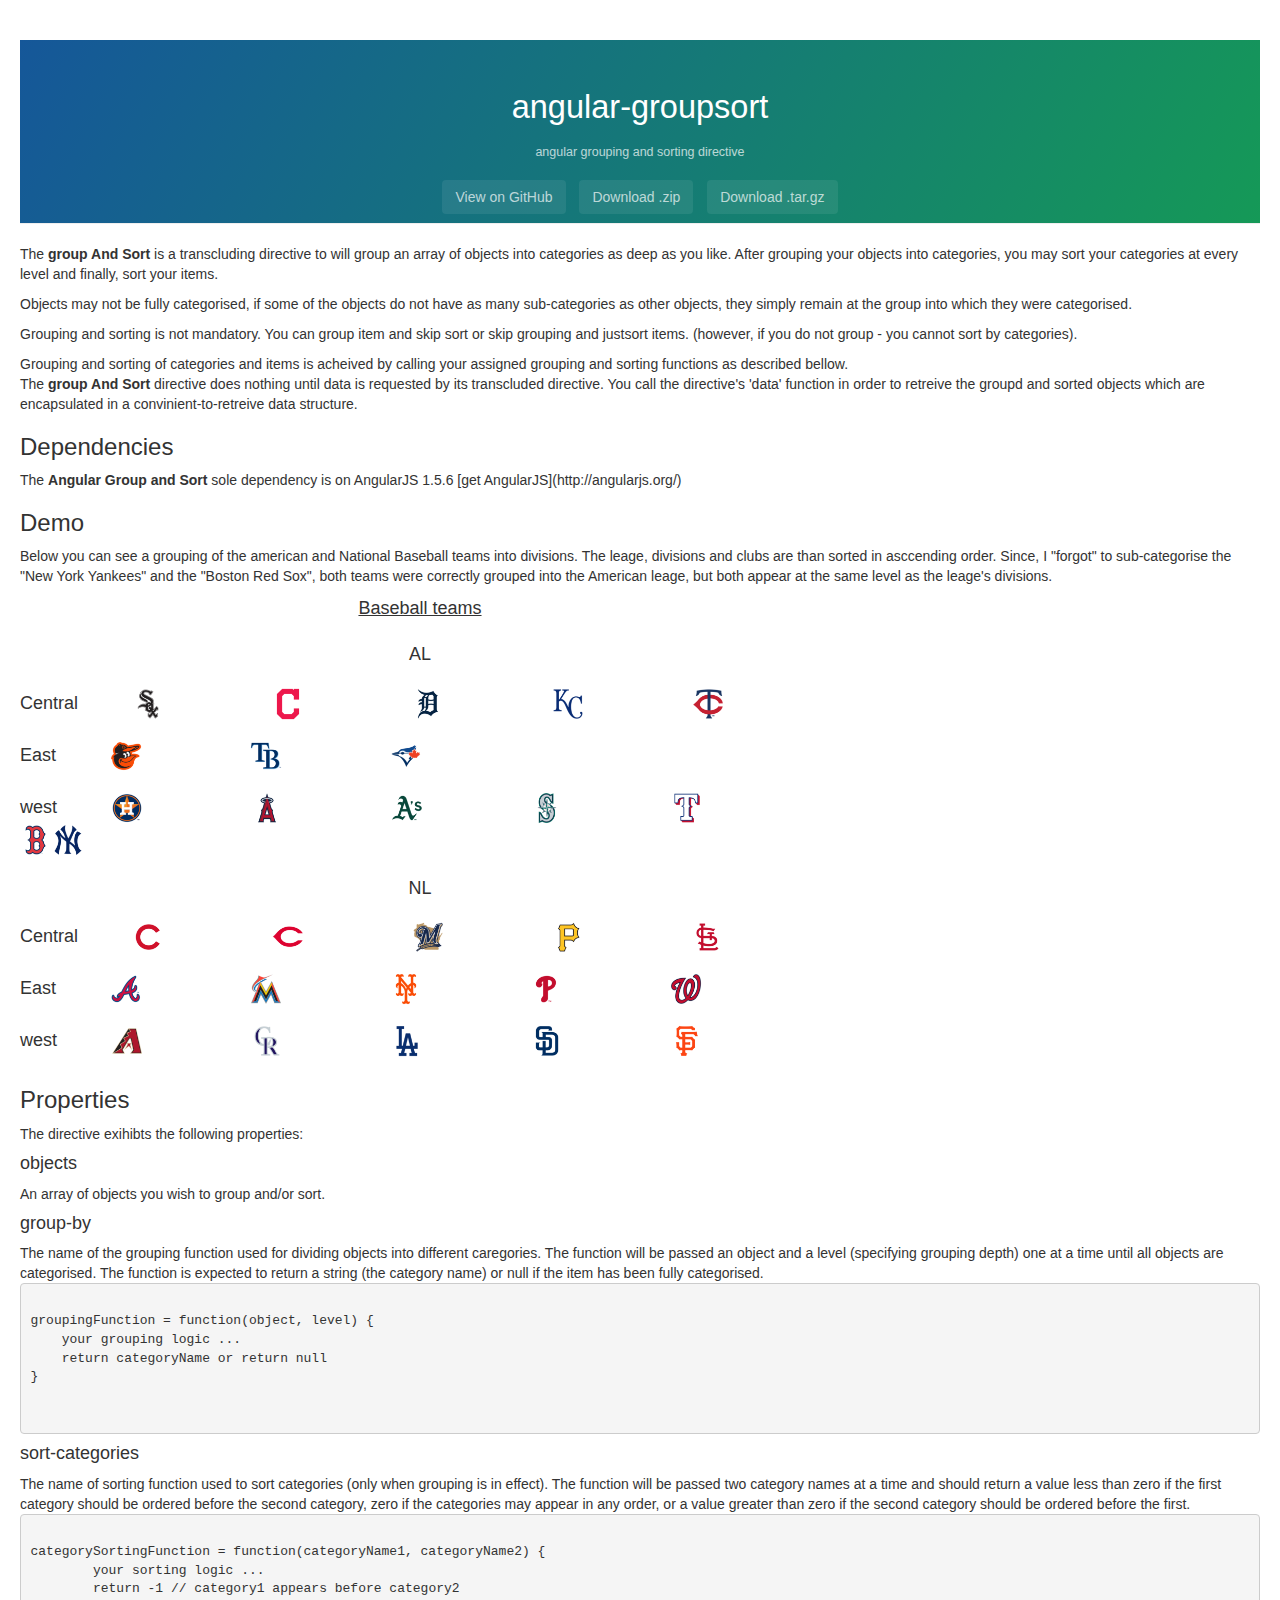
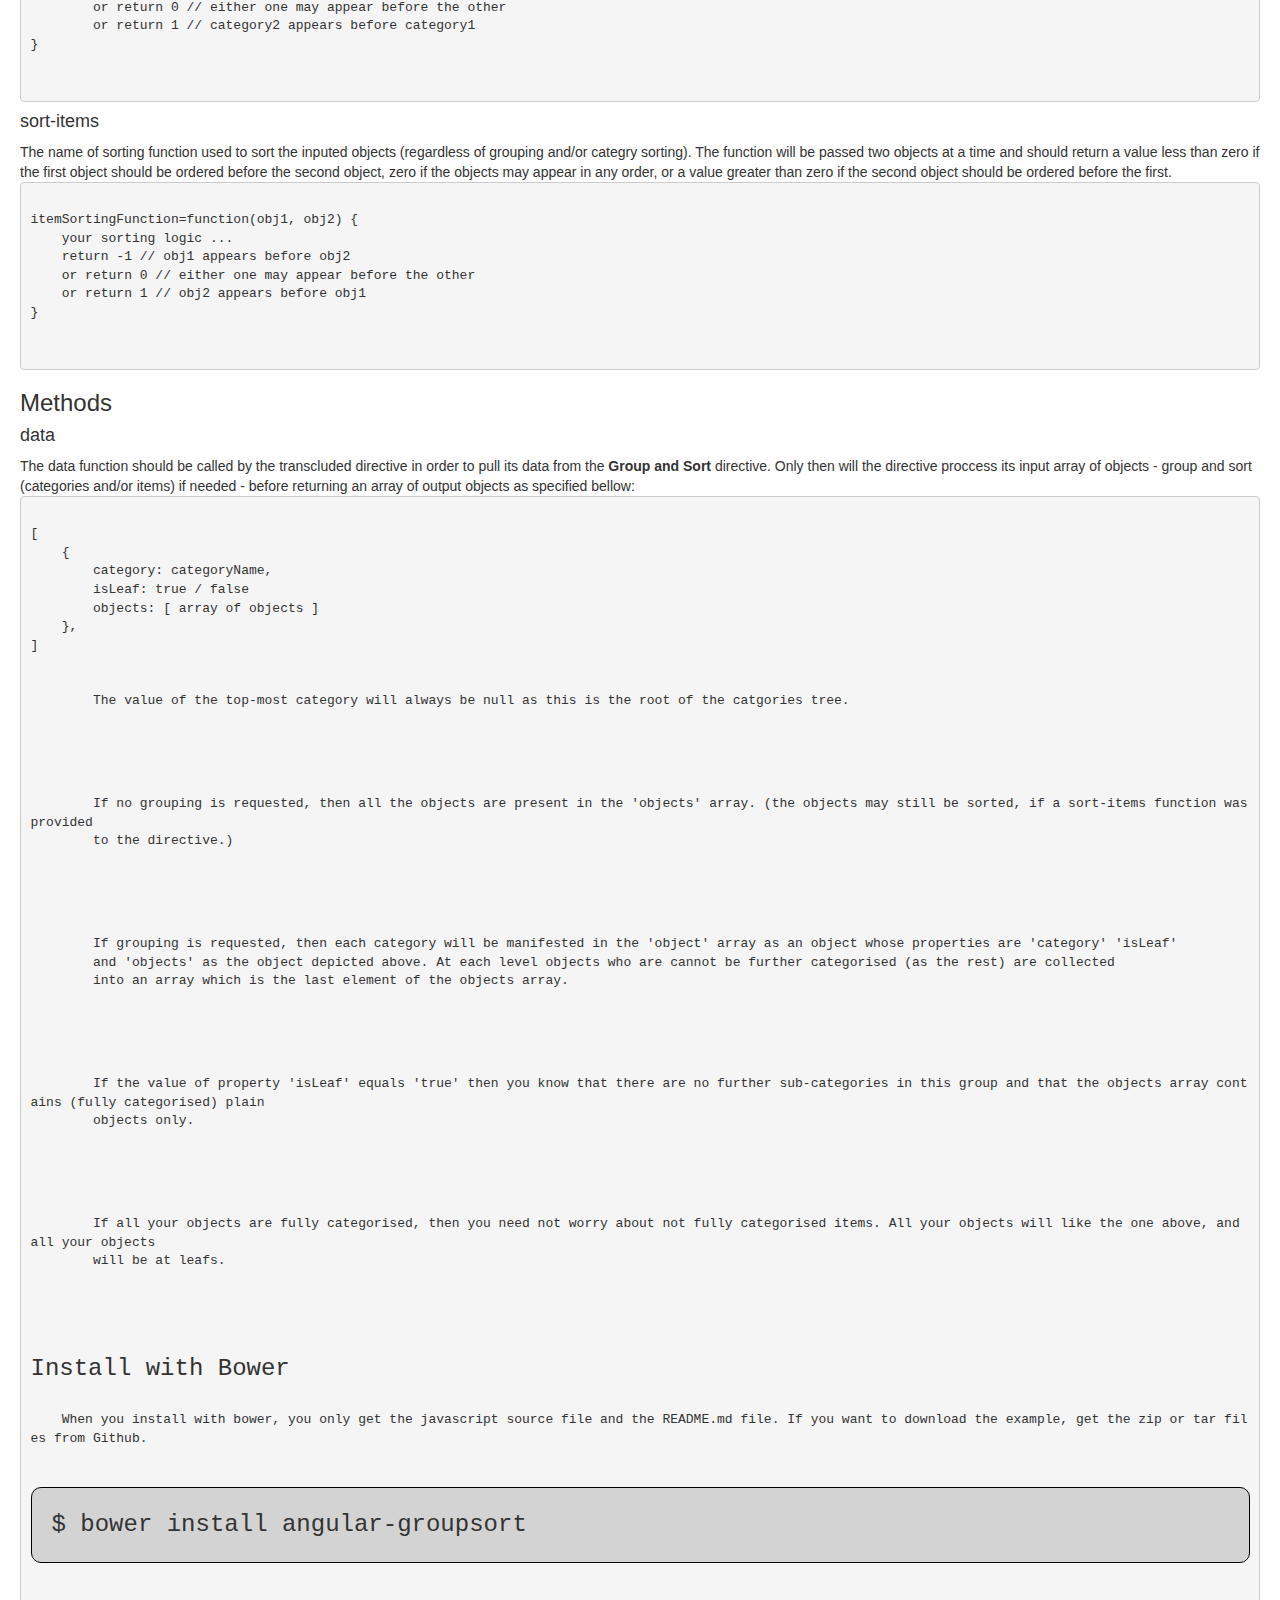
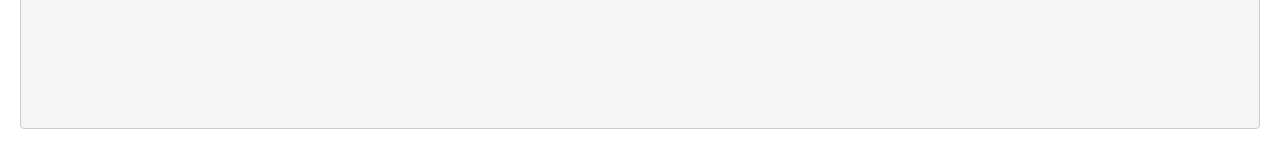
==== index.html @ 0abb359b "updates" ====
<!DOCTYPE html>
<html lang="en-us">
  <head>
    <meta charset="UTF-8">
    <title>angular-groupsort by yuval oren</title>
    <meta name="viewport" content="width=device-width, initial-scale=1">
    
    <link rel="stylesheet" type="text/css" href="stylesheets/normalize.css" media="screen">
    <link href='https://fonts.googleapis.com/css?family=Open+Sans:400,700' rel='stylesheet' type='text/css'>
    <link rel="stylesheet" type="text/css" href="stylesheets/stylesheet.css" media="screen">
    <link rel="stylesheet" type="text/css" href="stylesheets/github-light.css" media="screen">
  
    <link href="css/bootstrap.css" rel="stylesheet" />
    <link href="css/app.css" rel="stylesheet" />

    <script src="angular.js"></script>
    <script src="angular-groupsort.js"></script>
    <script src="groupingDirective.js"></script>
    <script src="groupSortExample.js"></script>

  </head>
  <body ng-app="groupExample">
    <section class="page-header">
      <h1 class="project-name">angular-groupsort</h1>
      <h2 class="project-tagline">angular grouping and sorting directive</h2>
  
      <a href="https://github.com/yuvaloren6/angular-revive" class="btn">View on GitHub</a>
      <a href="https://github.com/yuvaloren6/angular-revive/zipball/master" class="btn">Download .zip</a>
      <a href="https://github.com/yuvaloren6/angular-revive/tarball/master" class="btn">Download .tar.gz</a>
    </section>
    <p>
        The <b>group And Sort</b> is a transcluding directive to will group an array of objects into categories as deep as you like.
        After grouping your objects into categories, you may sort your categories at every level and finally, sort your items.
    </p>
    <p>
        Objects may not be fully categorised, if some of the objects do not have as many sub-categories as other objects, they simply remain at the
        group into which they were categorised.
    </p>
    <p>
        Grouping and sorting is not mandatory. You can group item and skip sort or skip grouping and justsort items. (however, if you do not group -
        you cannot sort by categories).
    </p>
    Grouping and sorting of categories and items is acheived by calling your assigned grouping and sorting functions as described bellow.
    <p>
        The <b>group And Sort</b> directive does nothing until data is requested by its transcluded directive. You call the directive's 'data'
        function in order to retreive the groupd and sorted objects which are encapsulated in a convinient-to-retreive data structure.
    </p>
    <h3>Dependencies</h3>
    The <b>Angular Group and Sort</b> sole dependency is on AngularJS 1.5.6 [get AngularJS](http://angularjs.org/)
    <h3>Demo</h3>
    Below you can see a grouping of the american and National Baseball teams into divisions. The leage, divisions and clubs are than sorted in
    asccending order. Since, I "forgot" to sub-categorise the "New York Yankees" and the "Boston Red Sox", both teams were correctly grouped into
    the American leage, but both appear at the same level as the leage's divisions.
    <div = ng-controller="exampleCtrl">
    <div group-sort objects="objects" group-by="groupBy" sort-categories="sortCategories" sort-items="sortItems">
        <grouping-tree></grouping-tree>
    </div>
    </div>
    <h3 style="margin-top:30px">Properties</h3>
    The directive exihibts the following properties:
    <h4>objects</h4>
    An array of objects you wish to group and/or sort.
    <h4>group-by</h4>
    The name of the grouping function used for dividing objects into different caregories. The function will be passed an object and a level
    (specifying grouping depth) one at a time until all objects are categorised. The function is expected to return a string (the category name) or
    null if the item has been fully categorised.
    <pre>
    <code>
groupingFunction = function(object, level) {
    your grouping logic ...
    return categoryName or return null
}
        </code>
    </pre>
    <h4>sort-categories</h4>
    The name of sorting function used to sort categories (only when grouping is in effect). The function will be passed two category names at a
    time and should return a value less than zero if the first category should be ordered before the second category, zero if the
    categories may appear in any order, or a value greater than zero if the second category should be ordered before the first.
    <pre>
    <code>
categorySortingFunction = function(categoryName1, categoryName2) {
	your sorting logic ...
	return -1 // category1 appears before category2
	or return 0 // either one may appear before the other
	or return 1 // category2 appears before category1
}
        </code>
    </pre>
    <h4>sort-items</h4>
    The name of sorting function used to sort the inputed objects (regardless of grouping and/or categry sorting). The function will be passed
    two objects at a time and should return a value less than zero if the first object should be ordered before the second object,
    zero if the objects may appear in any order, or a value greater than zero if the second object should be ordered before the first.
    <pre>
    <code>
itemSortingFunction=function(obj1, obj2) {
    your sorting logic ...
    return -1 // obj1 appears before obj2
    or return 0 // either one may appear before the other
    or return 1 // obj2 appears before obj1
}
        </code>
    </pre>
    <h3>Methods</h3>
    <h4>data</h4>
    The data function should be called by the transcluded directive in order to pull its data from the <b>Group and Sort</b> directive. Only then will the directive
    proccess its input array of objects - group and sort (categories and/or items) if needed - before returning an array of output objects as specified bellow:
    <pre>
        <code>
[
    {
        category: categoryName,
        isLeaf: true / false
        objects: [ array of objects ]
    },
]
    <p>
        The value of the top-most category will always be null as this is the root of the catgories tree.
    </p>
    <p>
        If no grouping is requested, then all the objects are present in the 'objects' array. (the objects may still be sorted, if a sort-items function was provided
        to the directive.)
    </p>
    <p>
        If grouping is requested, then each category will be manifested in the 'object' array as an object whose properties are 'category' 'isLeaf'
        and 'objects' as the object depicted above. At each level objects who are cannot be further categorised (as the rest) are collected
        into an array which is the last element of the objects array.
    </p>
    <p>
        If the value of property 'isLeaf' equals 'true' then you know that there are no further sub-categories in this group and that the objects array contains (fully categorised) plain
        objects only.
    </p>
    <p>
        If all your objects are fully categorised, then you need not worry about not fully categorised items. All your objects will like the one above, and all your objects
        will be at leafs.
    </p>
    <h3>Install with Bower</h3>
    When you install with bower, you only get the javascript source file and the README.md file. If you want to download the example, get the zip or tar files from Github.
    <div class="bowerInstall">$ bower install angular-groupsort</div>
</body>
</html>
---- stylesheets/stylesheet.css ----
* {
  box-sizing: border-box; }

body {
  padding: 0;
  margin: 0;
  font-family: "Open Sans", "Helvetica Neue", Helvetica, Arial, sans-serif;
  font-size: 16px;
  line-height: 1.5;
  color: #606c71; }

a {
  color: #1e6bb8;
  text-decoration: none; }
  a:hover {
    text-decoration: underline; }

.btn {
  display: inline-block;
  margin-bottom: 1rem;
  color: rgba(255, 255, 255, 0.7);
  background-color: rgba(255, 255, 255, 0.08);
  border-color: rgba(255, 255, 255, 0.2);
  border-style: solid;
  border-width: 1px;
  border-radius: 0.3rem;
  transition: color 0.2s, background-color 0.2s, border-color 0.2s; }
  .btn + .btn {
    margin-left: 1rem; }

.btn:hover {
  color: rgba(255, 255, 255, 0.8);
  text-decoration: none;
  background-color: rgba(255, 255, 255, 0.2);
  border-color: rgba(255, 255, 255, 0.3); }

@media screen and (min-width: 64em) {
  .btn {
    padding: 0.75rem 1rem; } }

@media screen and (min-width: 42em) and (max-width: 64em) {
  .btn {
    padding: 0.6rem 0.9rem;
    font-size: 0.9rem; } }

@media screen and (max-width: 42em) {
  .btn {
    display: block;
    width: 100%;
    padding: 0.75rem;
    font-size: 0.9rem; }
    .btn + .btn {
      margin-top: 1rem;
      margin-left: 0; } }

.page-header {
  color: #fff;
  text-align: center;
  background-color: #159957;
  background-image: linear-gradient(120deg, #155799, #159957); }

@media screen and (min-width: 64em) {
  .page-header {
    padding: 5rem 6rem; } }

@media screen and (min-width: 42em) and (max-width: 64em) {
  .page-header {
    padding: 3rem 4rem; } }

@media screen and (max-width: 42em) {
  .page-header {
    padding: 2rem 1rem; } }

.project-name {
  margin-top: 0;
  margin-bottom: 0.1rem; }

@media screen and (min-width: 64em) {
  .project-name {
    font-size: 3.25rem; } }

@media screen and (min-width: 42em) and (max-width: 64em) {
  .project-name {
    font-size: 2.25rem; } }

@media screen and (max-width: 42em) {
  .project-name {
    font-size: 1.75rem; } }

.project-tagline {
  margin-bottom: 2rem;
  font-weight: normal;
  opacity: 0.7; }

@media screen and (min-width: 64em) {
  .project-tagline {
    font-size: 1.25rem; } }

@media screen and (min-width: 42em) and (max-width: 64em) {
  .project-tagline {
    font-size: 1.15rem; } }

@media screen and (max-width: 42em) {
  .project-tagline {
    font-size: 1rem; } }

.main-content :first-child {
  margin-top: 0; }
.main-content img {
  max-width: 100%; }
.main-content h1, .main-content h2, .main-content h3, .main-content h4, .main-content h5, .main-content h6 {
  margin-top: 2rem;
  margin-bottom: 1rem;
  font-weight: normal;
  color: #159957; }
.main-content p {
  margin-bottom: 1em; }
.main-content code {
  padding: 2px 4px;
  font-family: Consolas, "Liberation Mono", Menlo, Courier, monospace;
  font-size: 0.9rem;
  color: #383e41;
  background-color: #f3f6fa;
  border-radius: 0.3rem; }
.main-content pre {
  padding: 0.8rem;
  margin-top: 0;
  margin-bottom: 1rem;
  font: 1rem Consolas, "Liberation Mono", Menlo, Courier, monospace;
  color: #567482;
  word-wrap: normal;
  background-color: #f3f6fa;
  border: solid 1px #dce6f0;
  border-radius: 0.3rem; }
  .main-content pre > code {
    padding: 0;
    margin: 0;
    font-size: 0.9rem;
    color: #567482;
    word-break: normal;
    white-space: pre;
    background: transparent;
    border: 0; }
.main-content .highlight {
  margin-bottom: 1rem; }
  .main-content .highlight pre {
    margin-bottom: 0;
    word-break: normal; }
.main-content .highlight pre, .main-content pre {
  padding: 0.8rem;
  overflow: auto;
  font-size: 0.9rem;
  line-height: 1.45;
  border-radius: 0.3rem; }
.main-content pre code, .main-content pre tt {
  display: inline;
  max-width: initial;
  padding: 0;
  margin: 0;
  overflow: initial;
  line-height: inherit;
  word-wrap: normal;
  background-color: transparent;
  border: 0; }
  .main-content pre code:before, .main-content pre code:after, .main-content pre tt:before, .main-content pre tt:after {
    content: normal; }
.main-content ul, .main-content ol {
  margin-top: 0; }
.main-content blockquote {
  padding: 0 1rem;
  margin-left: 0;
  color: #819198;
  border-left: 0.3rem solid #dce6f0; }
  .main-content blockquote > :first-child {
    margin-top: 0; }
  .main-content blockquote > :last-child {
    margin-bottom: 0; }
.main-content table {
  display: block;
  width: 100%;
  overflow: auto;
  word-break: normal;
  word-break: keep-all; }
  .main-content table th {
    font-weight: bold; }
  .main-content table th, .main-content table td {
    padding: 0.5rem 1rem;
    border: 1px solid #e9ebec; }
.main-content dl {
  padding: 0; }
  .main-content dl dt {
    padding: 0;
    margin-top: 1rem;
    font-size: 1rem;
    font-weight: bold; }
  .main-content dl dd {
    padding: 0;
    margin-bottom: 1rem; }
.main-content hr {
  height: 2px;
  padding: 0;
  margin: 1rem 0;
  background-color: #eff0f1;
  border: 0; }

@media screen and (min-width: 64em) {
  .main-content {
    max-width: 64rem;
    padding: 2rem 6rem;
    margin: 0 auto;
    font-size: 1.1rem; } }

@media screen and (min-width: 42em) and (max-width: 64em) {
  .main-content {
    padding: 2rem 4rem;
    font-size: 1.1rem; } }

@media screen and (max-width: 42em) {
  .main-content {
    padding: 2rem 1rem;
    font-size: 1rem; } }

.site-footer {
  padding-top: 2rem;
  margin-top: 2rem;
  border-top: solid 1px #eff0f1; }

.site-footer-owner {
  display: block;
  font-weight: bold; }

.site-footer-credits {
  color: #819198; }

@media screen and (min-width: 64em) {
  .site-footer {
    font-size: 1rem; } }

@media screen and (min-width: 42em) and (max-width: 64em) {
  .site-footer {
    font-size: 1rem; } }

@media screen and (max-width: 42em) {
  .site-footer {
    font-size: 0.9rem; } }
---- stylesheets/github-light.css ----
/*
The MIT License (MIT)

Copyright (c) 2016 GitHub, Inc.

Permission is hereby granted, free of charge, to any person obtaining a copy
of this software and associated documentation files (the "Software"), to deal
in the Software without restriction, including without limitation the rights
to use, copy, modify, merge, publish, distribute, sublicense, and/or sell
copies of the Software, and to permit persons to whom the Software is
furnished to do so, subject to the following conditions:

The above copyright notice and this permission notice shall be included in all
copies or substantial portions of the Software.

THE SOFTWARE IS PROVIDED "AS IS", WITHOUT WARRANTY OF ANY KIND, EXPRESS OR
IMPLIED, INCLUDING BUT NOT LIMITED TO THE WARRANTIES OF MERCHANTABILITY,
FITNESS FOR A PARTICULAR PURPOSE AND NONINFRINGEMENT. IN NO EVENT SHALL THE
AUTHORS OR COPYRIGHT HOLDERS BE LIABLE FOR ANY CLAIM, DAMAGES OR OTHER
LIABILITY, WHETHER IN AN ACTION OF CONTRACT, TORT OR OTHERWISE, ARISING FROM,
OUT OF OR IN CONNECTION WITH THE SOFTWARE OR THE USE OR OTHER DEALINGS IN THE
SOFTWARE.

*/

.pl-c /* comment */ {
  color: #969896;
}

.pl-c1 /* constant, variable.other.constant, support, meta.property-name, support.constant, support.variable, meta.module-reference, markup.raw, meta.diff.header */,
.pl-s .pl-v /* string variable */ {
  color: #0086b3;
}

.pl-e /* entity */,
.pl-en /* entity.name */ {
  color: #795da3;
}

.pl-smi /* variable.parameter.function, storage.modifier.package, storage.modifier.import, storage.type.java, variable.other */,
.pl-s .pl-s1 /* string source */ {
  color: #333;
}

.pl-ent /* entity.name.tag */ {
  color: #63a35c;
}

.pl-k /* keyword, storage, storage.type */ {
  color: #a71d5d;
}

.pl-s /* string */,
.pl-pds /* punctuation.definition.string, string.regexp.character-class */,
.pl-s .pl-pse .pl-s1 /* string punctuation.section.embedded source */,
.pl-sr /* string.regexp */,
.pl-sr .pl-cce /* string.regexp constant.character.escape */,
.pl-sr .pl-sre /* string.regexp source.ruby.embedded */,
.pl-sr .pl-sra /* string.regexp string.regexp.arbitrary-repitition */ {
  color: #183691;
}

.pl-v /* variable */ {
  color: #ed6a43;
}

.pl-id /* invalid.deprecated */ {
  color: #b52a1d;
}

.pl-ii /* invalid.illegal */ {
  color: #f8f8f8;
  background-color: #b52a1d;
}

.pl-sr .pl-cce /* string.regexp constant.character.escape */ {
  font-weight: bold;
  color: #63a35c;
}

.pl-ml /* markup.list */ {
  color: #693a17;
}

.pl-mh /* markup.heading */,
.pl-mh .pl-en /* markup.heading entity.name */,
.pl-ms /* meta.separator */ {
  font-weight: bold;
  color: #1d3e81;
}

.pl-mq /* markup.quote */ {
  color: #008080;
}

.pl-mi /* markup.italic */ {
  font-style: italic;
  color: #333;
}

.pl-mb /* markup.bold */ {
  font-weight: bold;
  color: #333;
}

.pl-md /* markup.deleted, meta.diff.header.from-file */ {
  color: #bd2c00;
  background-color: #ffecec;
}

.pl-mi1 /* markup.inserted, meta.diff.header.to-file */ {
  color: #55a532;
  background-color: #eaffea;
}

.pl-mdr /* meta.diff.range */ {
  font-weight: bold;
  color: #795da3;
}

.pl-mo /* meta.output */ {
  color: #1d3e81;
}
---- css/app.css ----
﻿.category {
    width: auto;
    height:auto;
    position: relative;
    text-align:left;
    display: inline-block;
}

.categoryName {
    min-width: 140px;
    display:inline-block;
    text-align:center;
}

.title {
    width:800px;
    text-align: center; 
    text-decoration: underline;
    margin-top: 10px;
    font-size: large;
}

.bowerInstall {
    border: 1px solid black;
    border-radius: 10px;
    background-color: lightgray;
    margin-top:20px;
    margin-bottom: 100px;
    padding: 20px;
    font-size: x-large;
    min-width: 400px;
}

body {
    margin: 20px;
}
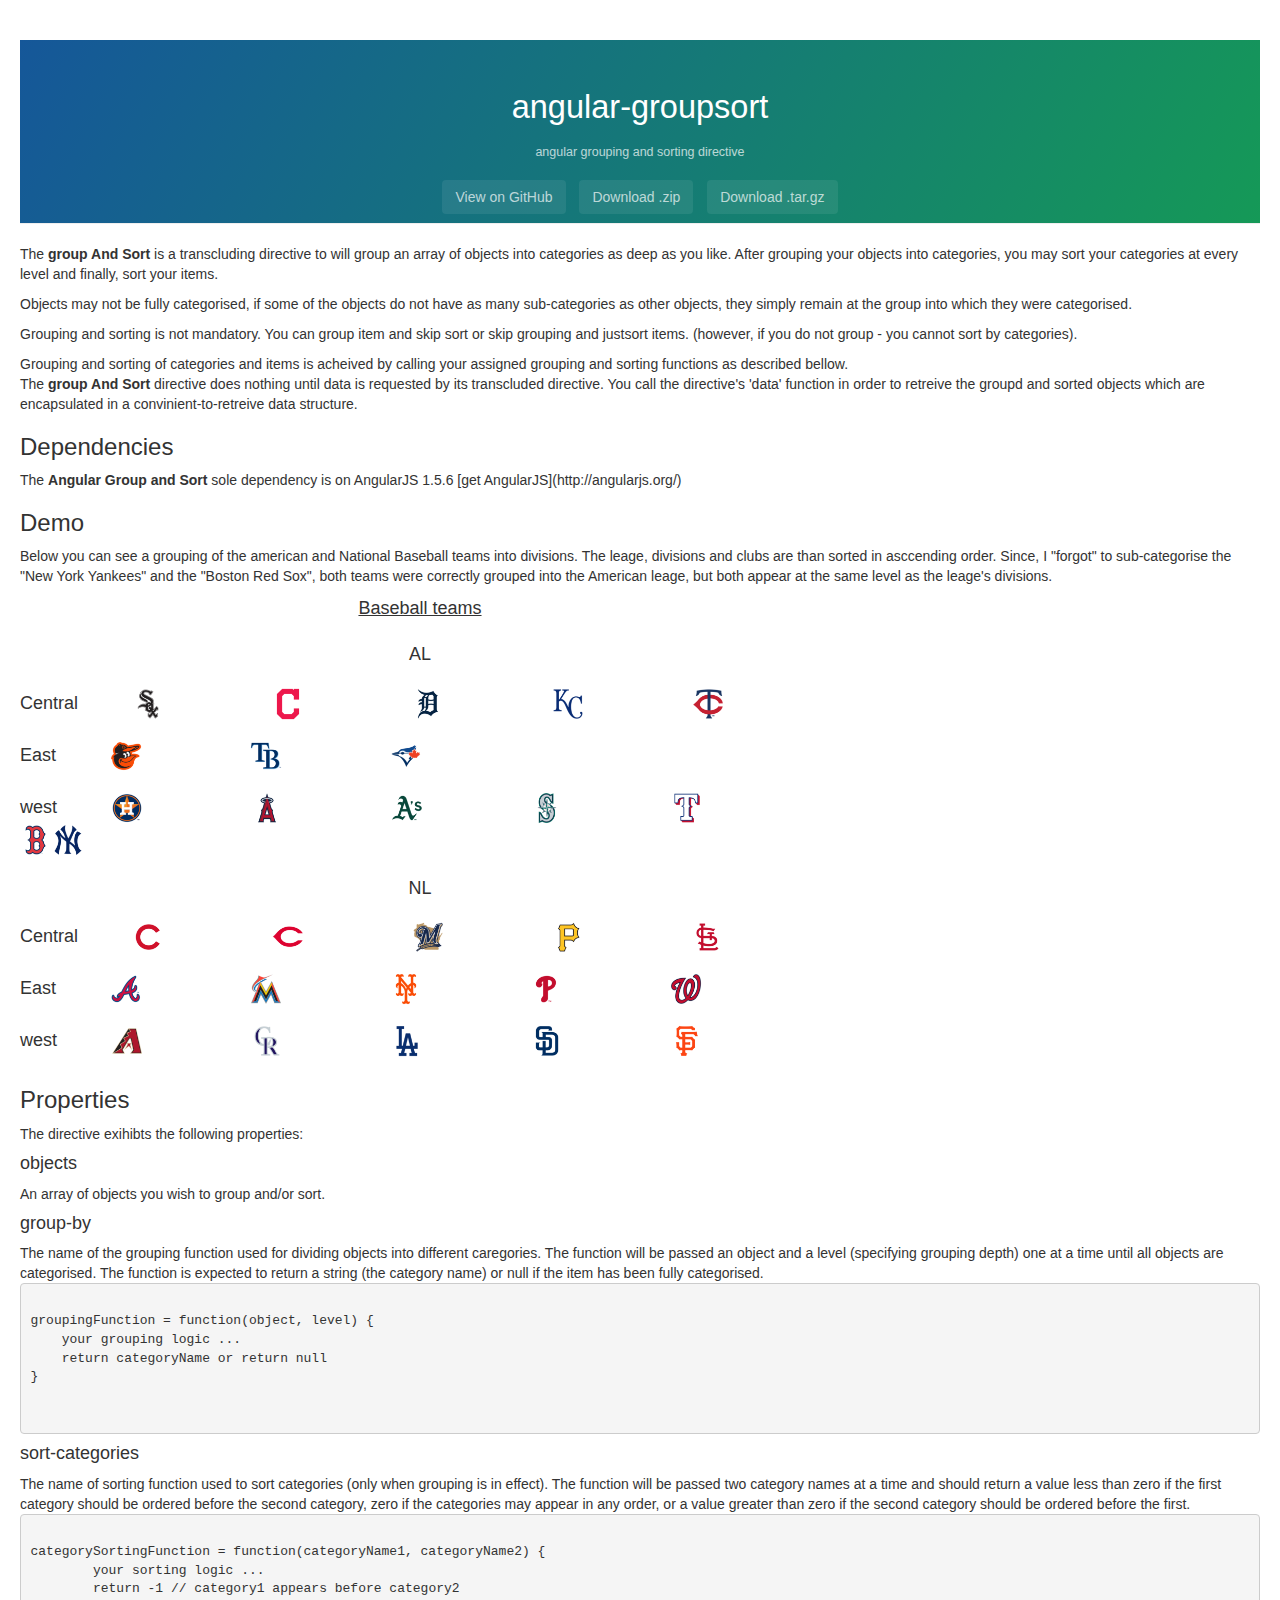
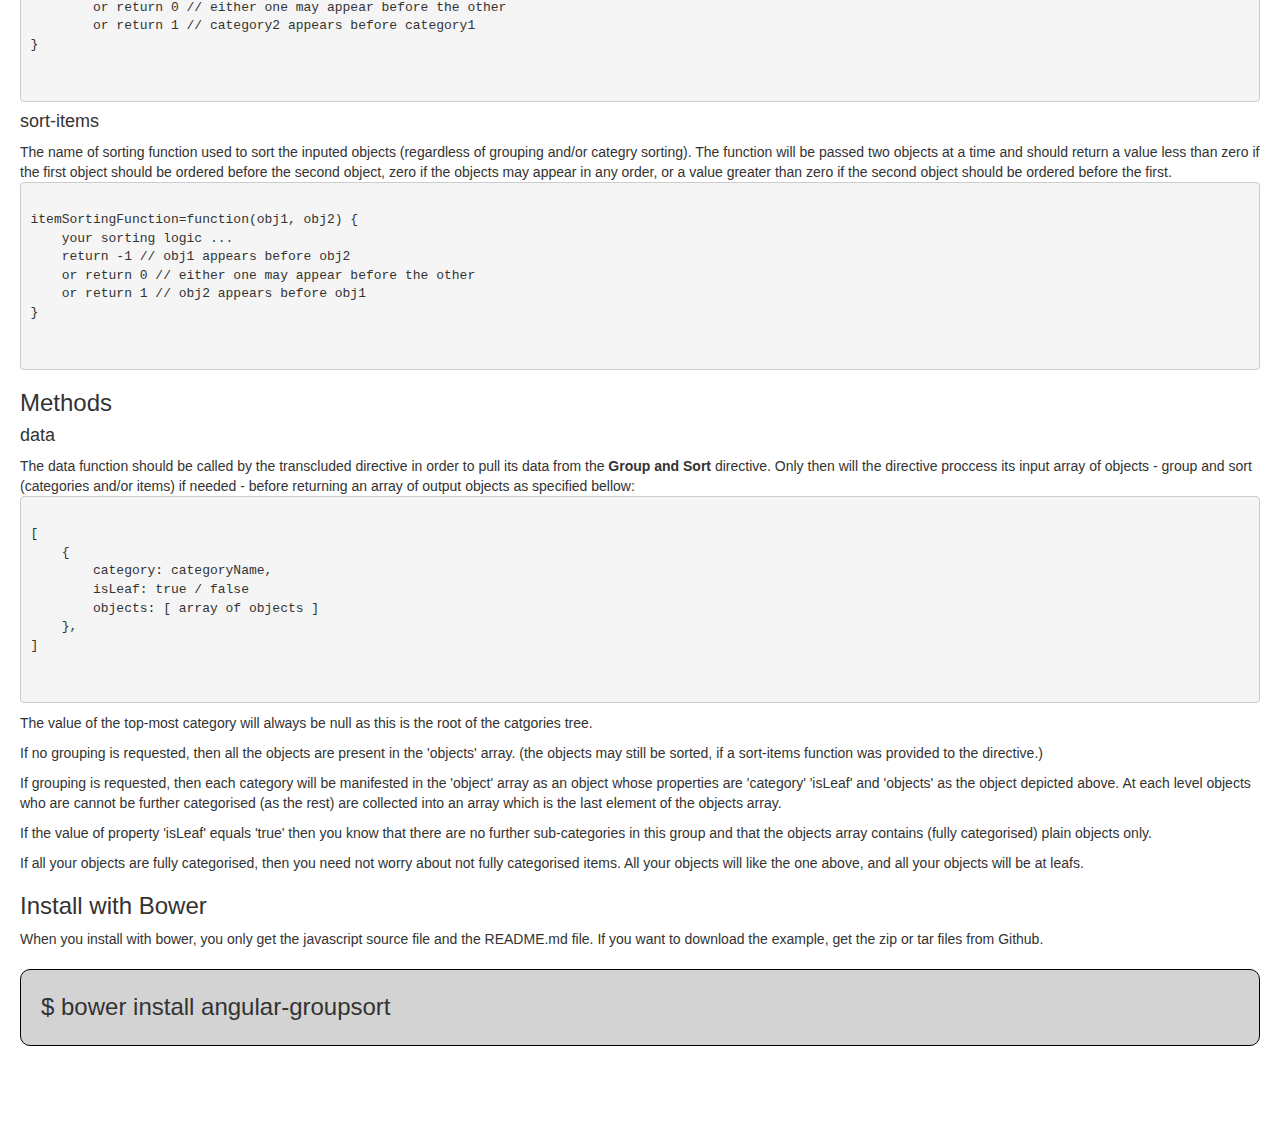
==== commit 37ed7d63: "typo" ====
--- a/index.html
+++ b/index.html
@@ -113,6 +113,8 @@
         objects: [ array of objects ]
     },
 ]
+        </code>
+    </pre>
     <p>
         The value of the top-most category will always be null as this is the root of the catgories tree.
     </p>
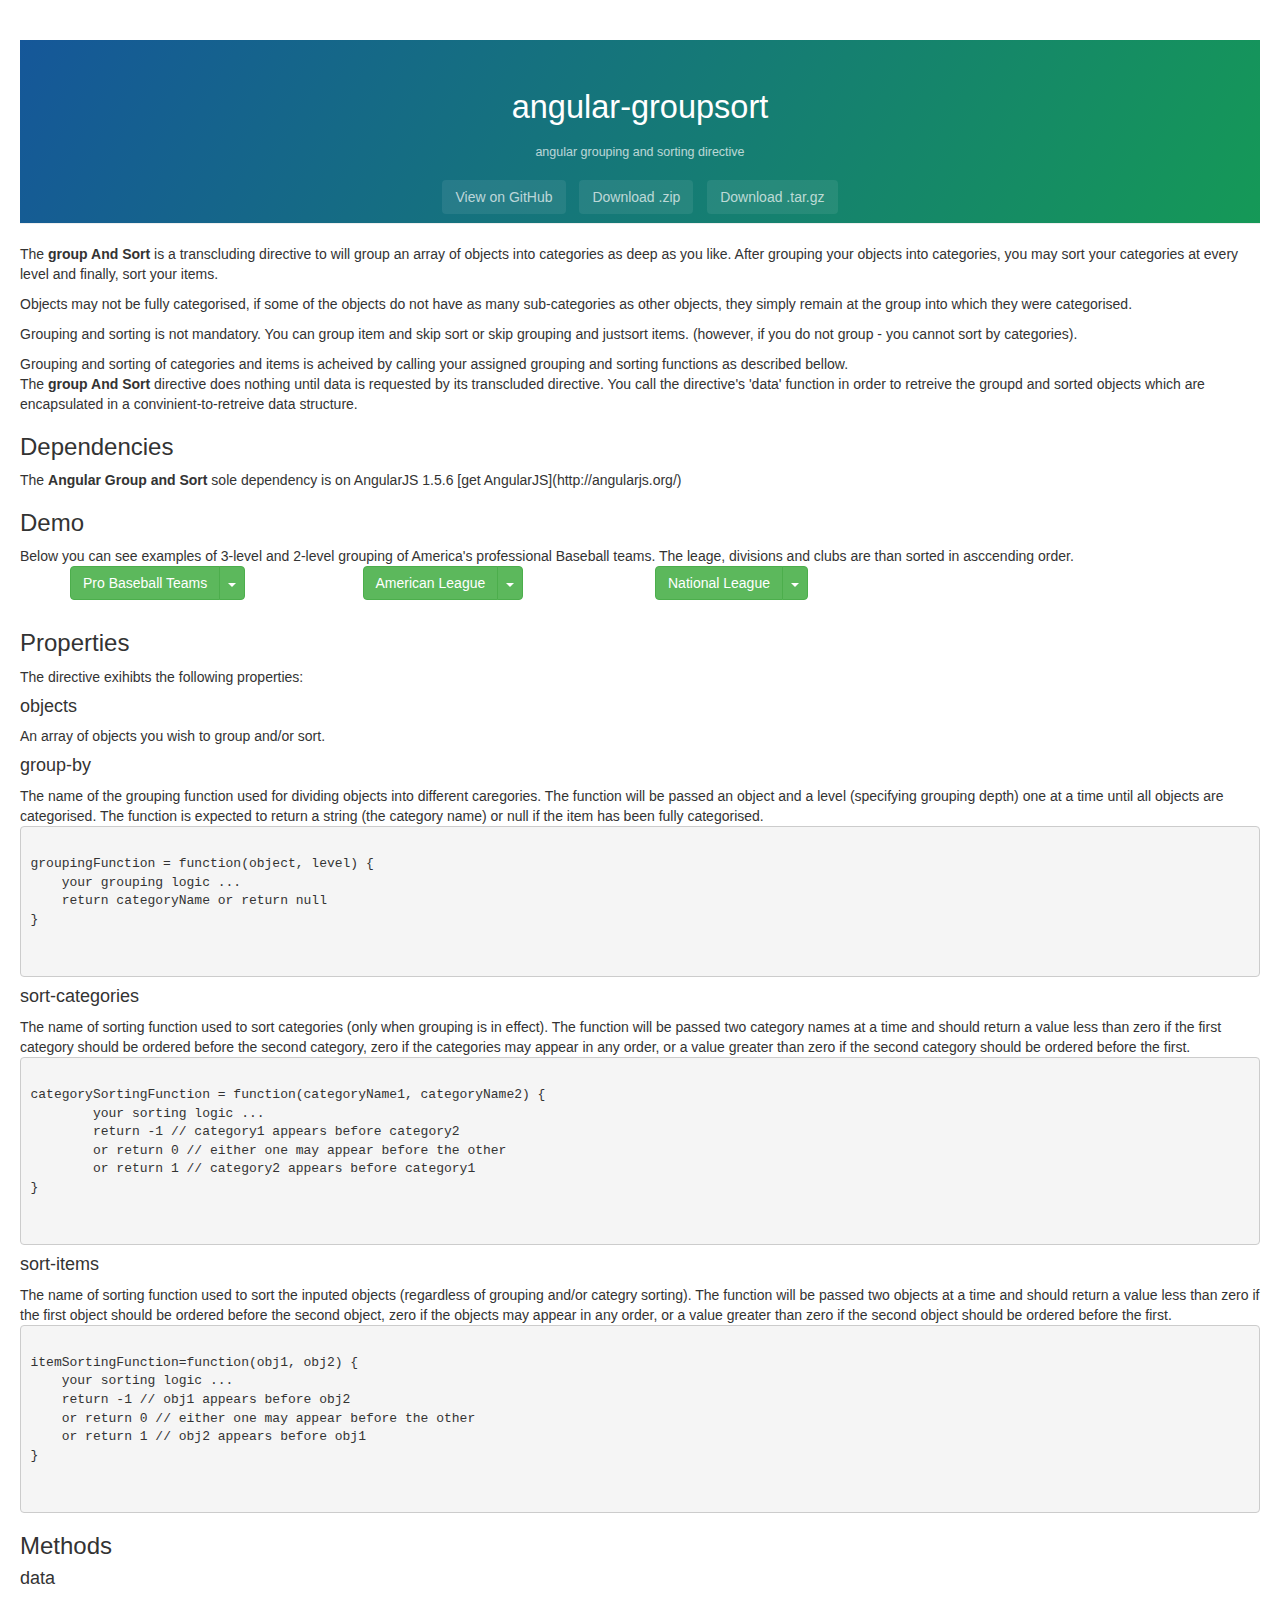
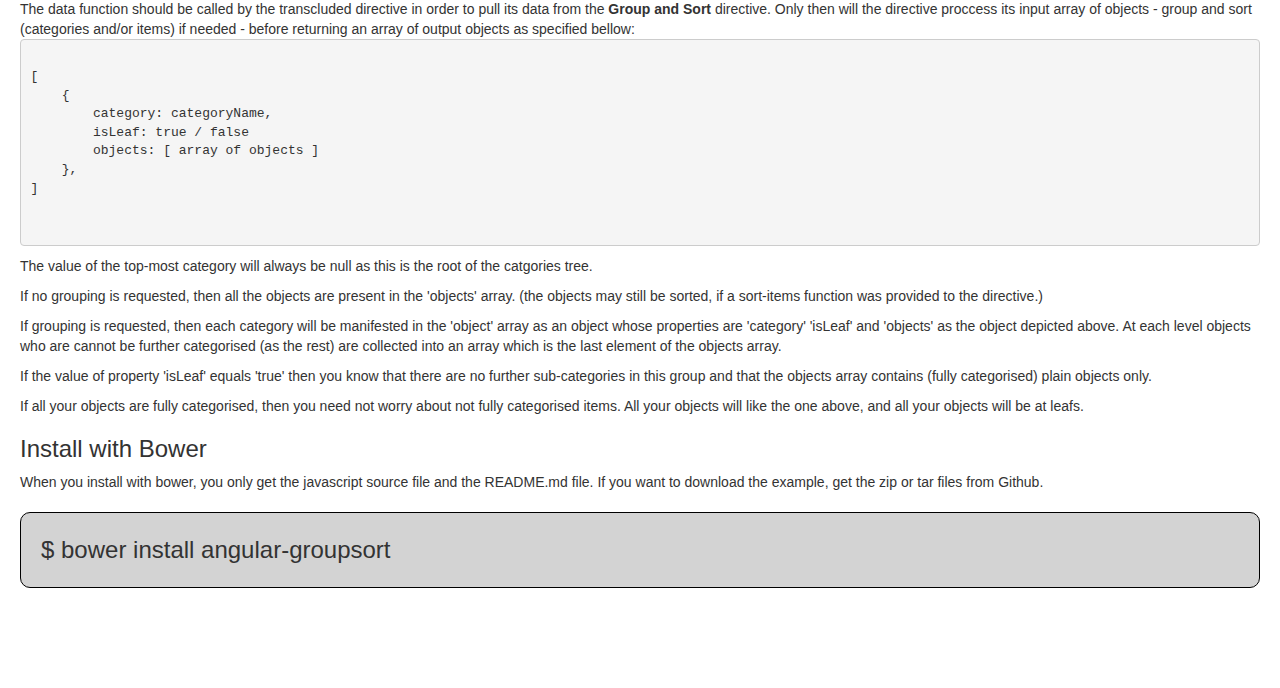
==== commit c9cd7db9: "changing example to dropdown menu" ====
--- a/index.html
+++ b/index.html
@@ -1,4 +1,4 @@
-<!DOCTYPE html>
+﻿<!DOCTYPE html>
 <html lang="en-us">
   <head>
     <meta charset="UTF-8">
@@ -14,19 +14,21 @@
     <link href="css/app.css" rel="stylesheet" />
 
     <script src="angular.js"></script>
+    <script src="ui-bootstrap-tpls.js"></script>
+
     <script src="angular-groupsort.js"></script>
     <script src="groupingDirective.js"></script>
     <script src="groupSortExample.js"></script>
 
   </head>
-  <body ng-app="groupExample">
+<body ng-app="groupExample">
     <section class="page-header">
-      <h1 class="project-name">angular-groupsort</h1>
-      <h2 class="project-tagline">angular grouping and sorting directive</h2>
-  
-      <a href="https://github.com/yuvaloren6/angular-revive" class="btn">View on GitHub</a>
-      <a href="https://github.com/yuvaloren6/angular-revive/zipball/master" class="btn">Download .zip</a>
-      <a href="https://github.com/yuvaloren6/angular-revive/tarball/master" class="btn">Download .tar.gz</a>
+        <h1 class="project-name">angular-groupsort</h1>
+        <h2 class="project-tagline">angular grouping and sorting directive</h2>
+
+        <a href="https://github.com/yuvaloren6/angular-groupSort" class="btn">View on GitHub</a>
+        <a href="https://github.com/yuvaloren6/angular-groupSort/zipball/master" class="btn">Download .zip</a>
+        <a href="https://github.com/yuvaloren6/angular-groupSort/tarball/master" class="btn">Download .tar.gz</a>
     </section>
     <p>
         The <b>group And Sort</b> is a transcluding directive to will group an array of objects into categories as deep as you like.
@@ -48,13 +50,32 @@
     <h3>Dependencies</h3>
     The <b>Angular Group and Sort</b> sole dependency is on AngularJS 1.5.6 [get AngularJS](http://angularjs.org/)
     <h3>Demo</h3>
-    Below you can see a grouping of the american and National Baseball teams into divisions. The leage, divisions and clubs are than sorted in
-    asccending order. Since, I "forgot" to sub-categorise the "New York Yankees" and the "Boston Red Sox", both teams were correctly grouped into
-    the American leage, but both appear at the same level as the leage's divisions.
-    <div = ng-controller="exampleCtrl">
-    <div group-sort objects="objects" group-by="groupBy" sort-categories="sortCategories" sort-items="sortItems">
-        <grouping-tree></grouping-tree>
-    </div>
+    Below you can see examples of 3-level and 2-level grouping of America's professional Baseball teams. The leage, divisions and clubs are than sorted in
+    asccending order.
+    <div class="container">
+        <div ng-controller="exampleCtrl" class="row">
+            <div class="col-xs-3">
+                <div>
+                    <div group-sort objects="baseballTeams" group-by="groupBy" sort-categories="sortCategories" sort-items="sortItems">
+                        <grouping-tree title="Pro Baseball Teams"></grouping-tree>
+                    </div>
+                </div>
+            </div>
+            <div class="col-xs-3">
+                <div>
+                    <div group-sort objects="americanLeageTeams" group-by="groupByConference" sort-categories="sortCategories" sort-items="sortItems">
+                        <grouping-tree title="American League"></grouping-tree>
+                    </div>
+                </div>
+            </div>
+            <div class="col-xs-3">
+                <div>
+                    <div group-sort objects="nationalLeageTeams" group-by="groupByConference" sort-categories="sortCategories" sort-items="sortItems">
+                        <grouping-tree title="National League"></grouping-tree>
+                    </div>
+                </div>
+            </div>
+        </div>
     </div>
     <h3 style="margin-top:30px">Properties</h3>
     The directive exihibts the following properties:
@@ -105,7 +126,7 @@
     The data function should be called by the transcluded directive in order to pull its data from the <b>Group and Sort</b> directive. Only then will the directive
     proccess its input array of objects - group and sort (categories and/or items) if needed - before returning an array of output objects as specified bellow:
     <pre>
-        <code>
+    <code>
 [
     {
         category: categoryName,
--- a/css/app.css
+++ b/css/app.css
@@ -31,6 +31,26 @@
     min-width: 400px;
 }
 
+/* Main Level */
+ul{
+  margin-left:-10px;
+}
+
+/* Second Level */
+ul ul{
+  margin-left:-20px;
+}
+
+/* Third Level */
+ul ul ul{
+  margin-left:-30px;
+}
+
+a { color: inherit; }
+a:hover { color: inherit;
+          text-decoration:none;
+}
+
 body {
     margin: 20px;
 }
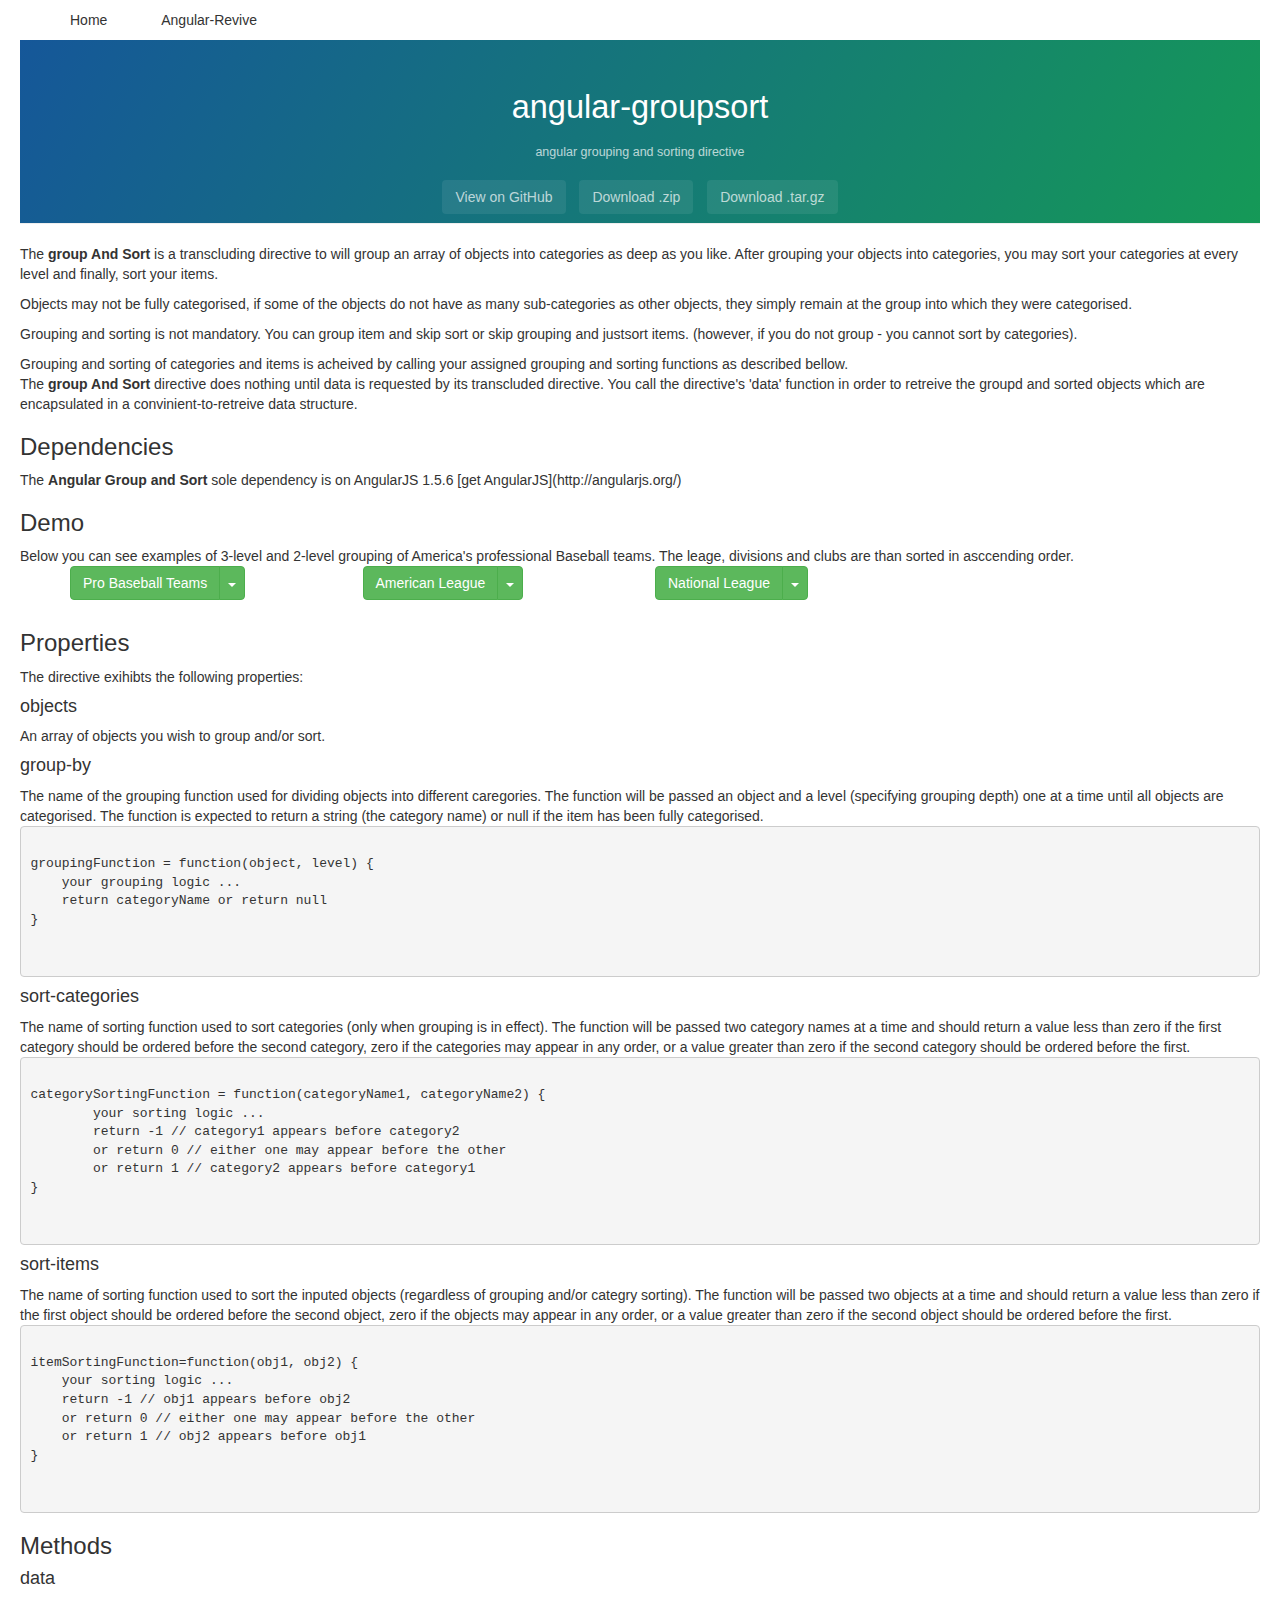
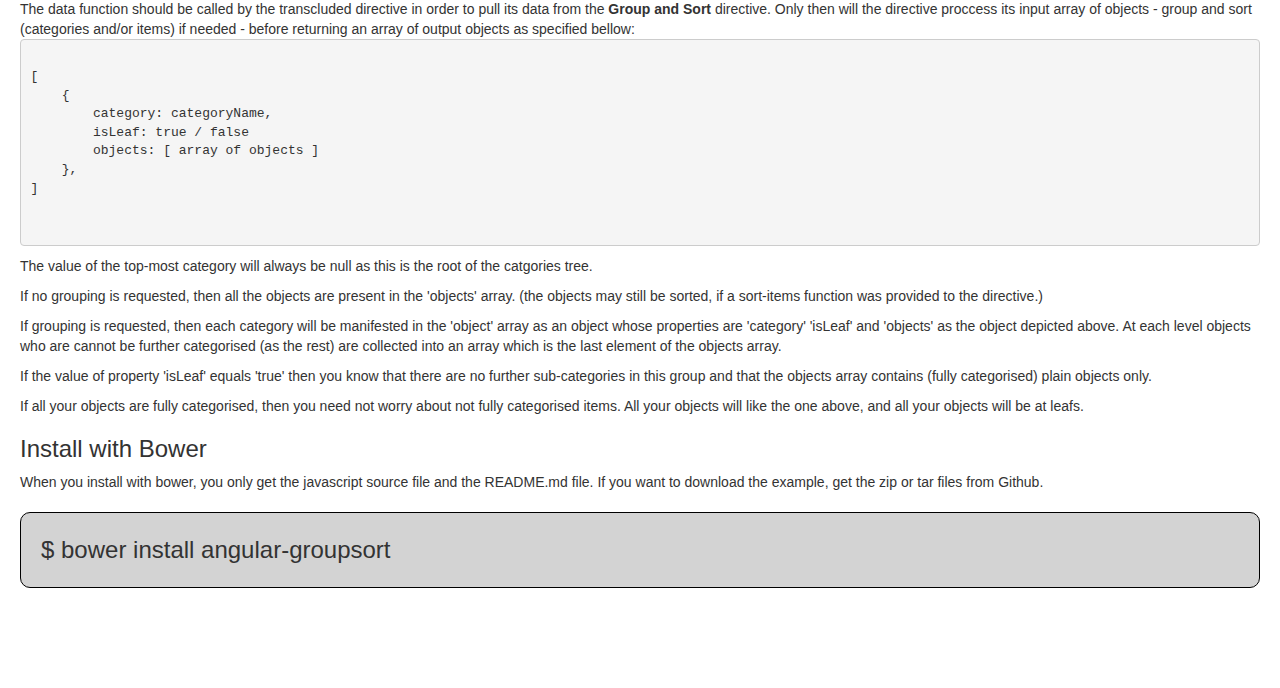
==== commit 4869eda3: "add links" ====
--- a/index.html
+++ b/index.html
@@ -21,8 +21,10 @@
     <script src="groupSortExample.js"></script>
 
   </head>
-<body ng-app="groupExample">
-    <section class="page-header">
+<body ng-app="groupExample" style="margin-top:10px;">
+    <a style="margin-left:50px;" href="https://yuvaloren6.github.io/projects">Home</a>
+    <a style="margin-left:50px;" href="https://yuvaloren6.github.io/angular-revive">Angular-Revive</a>
+    <section class="page-header" style="margin-top:10px">
         <h1 class="project-name">angular-groupsort</h1>
         <h2 class="project-tagline">angular grouping and sorting directive</h2>
 
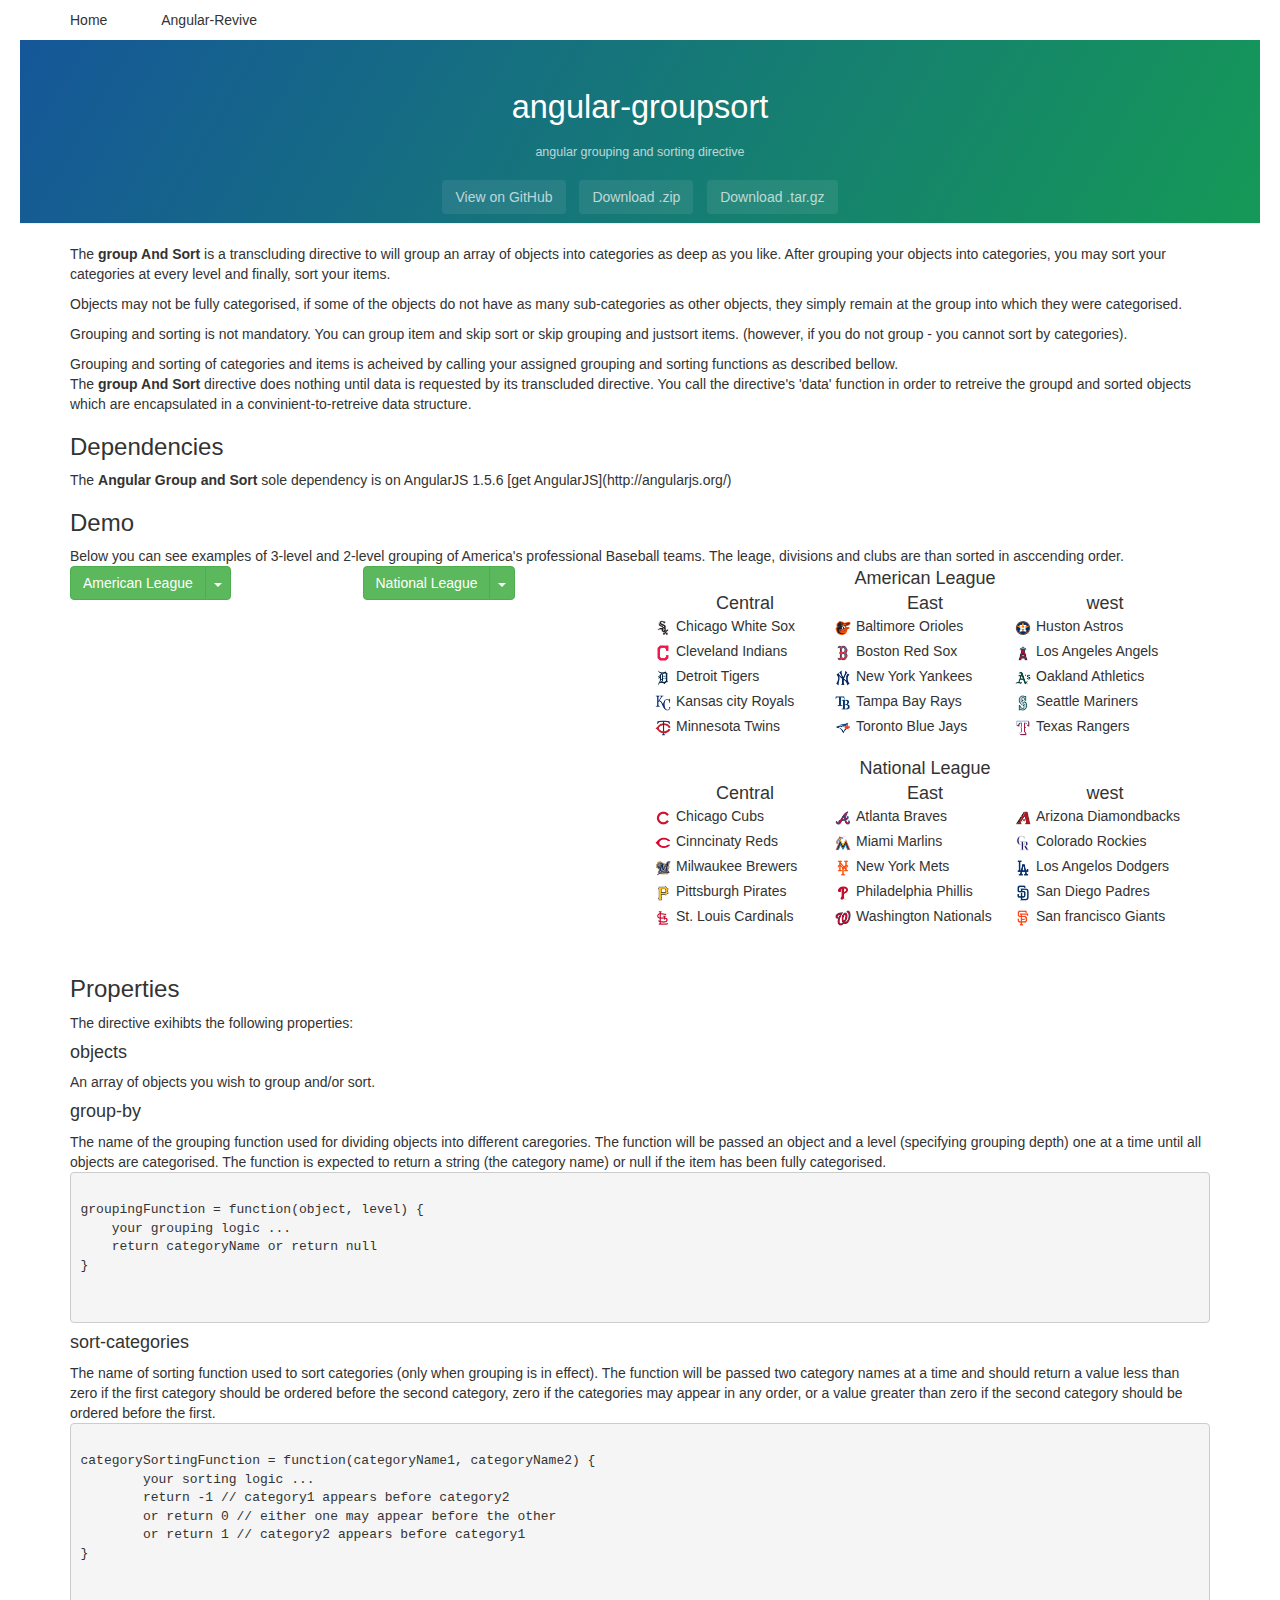
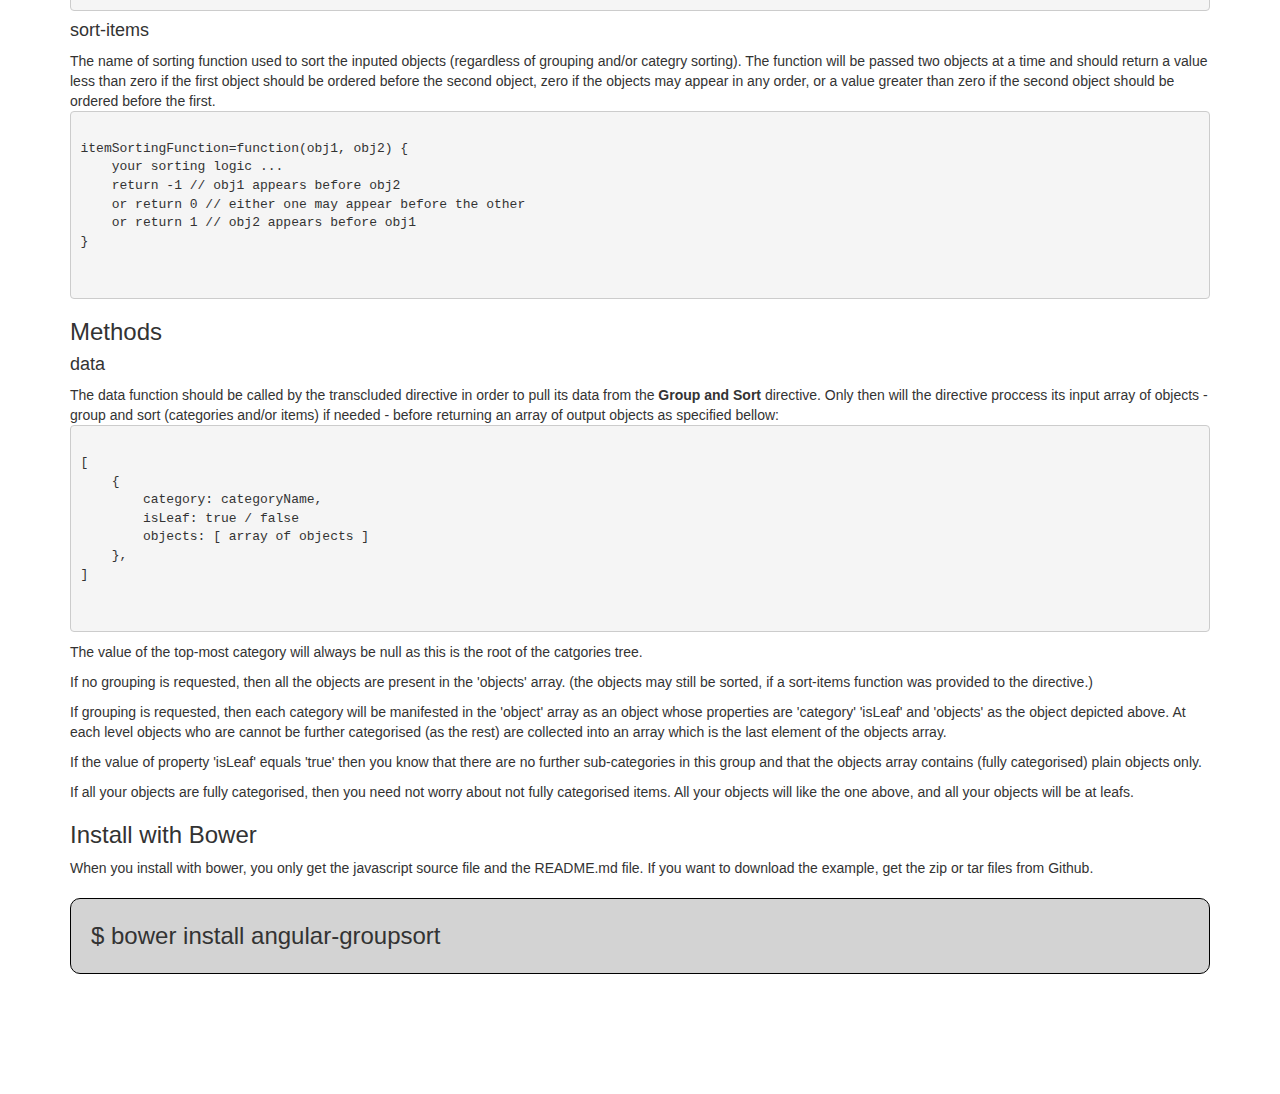
==== commit a82a610d: "finishing project" ====
--- a/index.html
+++ b/index.html
@@ -18,6 +18,7 @@
 
     <script src="angular-groupsort.js"></script>
     <script src="groupingDirective.js"></script>
+    <script src="tableView.js"></script>
     <script src="groupSortExample.js"></script>
 
   </head>
@@ -32,75 +33,80 @@
         <a href="https://github.com/yuvaloren6/angular-groupSort/zipball/master" class="btn">Download .zip</a>
         <a href="https://github.com/yuvaloren6/angular-groupSort/tarball/master" class="btn">Download .tar.gz</a>
     </section>
-    <p>
-        The <b>group And Sort</b> is a transcluding directive to will group an array of objects into categories as deep as you like.
-        After grouping your objects into categories, you may sort your categories at every level and finally, sort your items.
-    </p>
-    <p>
-        Objects may not be fully categorised, if some of the objects do not have as many sub-categories as other objects, they simply remain at the
-        group into which they were categorised.
-    </p>
-    <p>
-        Grouping and sorting is not mandatory. You can group item and skip sort or skip grouping and justsort items. (however, if you do not group -
-        you cannot sort by categories).
-    </p>
-    Grouping and sorting of categories and items is acheived by calling your assigned grouping and sorting functions as described bellow.
-    <p>
-        The <b>group And Sort</b> directive does nothing until data is requested by its transcluded directive. You call the directive's 'data'
-        function in order to retreive the groupd and sorted objects which are encapsulated in a convinient-to-retreive data structure.
-    </p>
-    <h3>Dependencies</h3>
-    The <b>Angular Group and Sort</b> sole dependency is on AngularJS 1.5.6 [get AngularJS](http://angularjs.org/)
-    <h3>Demo</h3>
-    Below you can see examples of 3-level and 2-level grouping of America's professional Baseball teams. The leage, divisions and clubs are than sorted in
-    asccending order.
     <div class="container">
+        <div class="row">
+            <div class="col-xs-12">
+                <p>
+                    The <b>group And Sort</b> is a transcluding directive to will group an array of objects into categories as deep as you like.
+                    After grouping your objects into categories, you may sort your categories at every level and finally, sort your items.
+                </p>
+                <p>
+                    Objects may not be fully categorised, if some of the objects do not have as many sub-categories as other objects, they simply remain at the
+                    group into which they were categorised.
+                </p>
+                <p>
+                    Grouping and sorting is not mandatory. You can group item and skip sort or skip grouping and justsort items. (however, if you do not group -
+                    you cannot sort by categories).
+                </p>
+                Grouping and sorting of categories and items is acheived by calling your assigned grouping and sorting functions as described bellow.
+                <p>
+                    The <b>group And Sort</b> directive does nothing until data is requested by its transcluded directive. You call the directive's 'data'
+                    function in order to retreive the groupd and sorted objects which are encapsulated in a convinient-to-retreive data structure.
+                </p>
+                <h3>Dependencies</h3>
+                The <b>Angular Group and Sort</b> sole dependency is on AngularJS 1.5.6 [get AngularJS](http://angularjs.org/)
+                <h3>Demo</h3>
+                Below you can see examples of 3-level and 2-level grouping of America's professional Baseball teams. The leage, divisions and clubs are than sorted in
+                asccending order.
+            </div>
+        </div>
         <div ng-controller="exampleCtrl" class="row">
             <div class="col-xs-3">
                 <div>
-                    <div group-sort objects="baseballTeams" group-by="groupBy" sort-categories="sortCategories" sort-items="sortItems">
-                        <grouping-tree title="Pro Baseball Teams"></grouping-tree>
-                    </div>
-                </div>
-            </div>
-            <div class="col-xs-3">
-                <div>
-                    <div group-sort objects="americanLeageTeams" group-by="groupByConference" sort-categories="sortCategories" sort-items="sortItems">
+                    <div group-sort objects="americanLeagueTeams" group-by="groupByConference" sort-categories="sortCategories" sort-items="sortItems">
                         <grouping-tree title="American League"></grouping-tree>
                     </div>
                 </div>
             </div>
             <div class="col-xs-3">
                 <div>
-                    <div group-sort objects="nationalLeageTeams" group-by="groupByConference" sort-categories="sortCategories" sort-items="sortItems">
+                    <div group-sort objects="nationalLeagueTeams" group-by="groupByConference" sort-categories="sortCategories" sort-items="sortItems">
                         <grouping-tree title="National League"></grouping-tree>
                     </div>
                 </div>
             </div>
+            <div class="col-xs-6">
+                <div style="height:380px">
+                    <div group-sort objects="baseballTeams" group-by="groupBy" sort-categories="sortCategories" sort-items="sortItems">
+                        <table-view height="380" width="540"></table-view>
+                    </div>
+                </div>
+            </div>
         </div>
-    </div>
-    <h3 style="margin-top:30px">Properties</h3>
-    The directive exihibts the following properties:
-    <h4>objects</h4>
-    An array of objects you wish to group and/or sort.
-    <h4>group-by</h4>
-    The name of the grouping function used for dividing objects into different caregories. The function will be passed an object and a level
-    (specifying grouping depth) one at a time until all objects are categorised. The function is expected to return a string (the category name) or
-    null if the item has been fully categorised.
-    <pre>
-    <code>
+        <div class="row pushdown">
+            <div class="col-xs-12">
+                <h3 style="margin-top:30px">Properties</h3>
+                The directive exihibts the following properties:
+                <h4>objects</h4>
+                An array of objects you wish to group and/or sort.
+                <h4>group-by</h4>
+                The name of the grouping function used for dividing objects into different caregories. The function will be passed an object and a level
+                (specifying grouping depth) one at a time until all objects are categorised. The function is expected to return a string (the category name) or
+                null if the item has been fully categorised.
+                <pre>
+                <code>
 groupingFunction = function(object, level) {
     your grouping logic ...
     return categoryName or return null
 }
         </code>
     </pre>
-    <h4>sort-categories</h4>
-    The name of sorting function used to sort categories (only when grouping is in effect). The function will be passed two category names at a
-    time and should return a value less than zero if the first category should be ordered before the second category, zero if the
-    categories may appear in any order, or a value greater than zero if the second category should be ordered before the first.
-    <pre>
-    <code>
+                <h4>sort-categories</h4>
+                The name of sorting function used to sort categories (only when grouping is in effect). The function will be passed two category names at a
+                time and should return a value less than zero if the first category should be ordered before the second category, zero if the
+                categories may appear in any order, or a value greater than zero if the second category should be ordered before the first.
+                <pre>
+                <code>
 categorySortingFunction = function(categoryName1, categoryName2) {
 	your sorting logic ...
 	return -1 // category1 appears before category2
@@ -109,12 +115,12 @@
 }
         </code>
     </pre>
-    <h4>sort-items</h4>
-    The name of sorting function used to sort the inputed objects (regardless of grouping and/or categry sorting). The function will be passed
-    two objects at a time and should return a value less than zero if the first object should be ordered before the second object,
-    zero if the objects may appear in any order, or a value greater than zero if the second object should be ordered before the first.
-    <pre>
-    <code>
+                <h4>sort-items</h4>
+                The name of sorting function used to sort the inputed objects (regardless of grouping and/or categry sorting). The function will be passed
+                two objects at a time and should return a value less than zero if the first object should be ordered before the second object,
+                zero if the objects may appear in any order, or a value greater than zero if the second object should be ordered before the first.
+                <pre>
+                <code>
 itemSortingFunction=function(obj1, obj2) {
     your sorting logic ...
     return -1 // obj1 appears before obj2
@@ -123,12 +129,12 @@
 }
         </code>
     </pre>
-    <h3>Methods</h3>
-    <h4>data</h4>
-    The data function should be called by the transcluded directive in order to pull its data from the <b>Group and Sort</b> directive. Only then will the directive
-    proccess its input array of objects - group and sort (categories and/or items) if needed - before returning an array of output objects as specified bellow:
-    <pre>
-    <code>
+                <h3>Methods</h3>
+                <h4>data</h4>
+                The data function should be called by the transcluded directive in order to pull its data from the <b>Group and Sort</b> directive. Only then will the directive
+                proccess its input array of objects - group and sort (categories and/or items) if needed - before returning an array of output objects as specified bellow:
+                <pre>
+                <code>
 [
     {
         category: categoryName,
@@ -138,28 +144,31 @@
 ]
         </code>
     </pre>
-    <p>
-        The value of the top-most category will always be null as this is the root of the catgories tree.
-    </p>
-    <p>
-        If no grouping is requested, then all the objects are present in the 'objects' array. (the objects may still be sorted, if a sort-items function was provided
-        to the directive.)
-    </p>
-    <p>
-        If grouping is requested, then each category will be manifested in the 'object' array as an object whose properties are 'category' 'isLeaf'
-        and 'objects' as the object depicted above. At each level objects who are cannot be further categorised (as the rest) are collected
-        into an array which is the last element of the objects array.
-    </p>
-    <p>
-        If the value of property 'isLeaf' equals 'true' then you know that there are no further sub-categories in this group and that the objects array contains (fully categorised) plain
-        objects only.
-    </p>
-    <p>
-        If all your objects are fully categorised, then you need not worry about not fully categorised items. All your objects will like the one above, and all your objects
-        will be at leafs.
-    </p>
-    <h3>Install with Bower</h3>
-    When you install with bower, you only get the javascript source file and the README.md file. If you want to download the example, get the zip or tar files from Github.
-    <div class="bowerInstall">$ bower install angular-groupsort</div>
+                <p>
+                    The value of the top-most category will always be null as this is the root of the catgories tree.
+                </p>
+                <p>
+                    If no grouping is requested, then all the objects are present in the 'objects' array. (the objects may still be sorted, if a sort-items function was provided
+                    to the directive.)
+                </p>
+                <p>
+                    If grouping is requested, then each category will be manifested in the 'object' array as an object whose properties are 'category' 'isLeaf'
+                    and 'objects' as the object depicted above. At each level objects who are cannot be further categorised (as the rest) are collected
+                    into an array which is the last element of the objects array.
+                </p>
+                <p>
+                    If the value of property 'isLeaf' equals 'true' then you know that there are no further sub-categories in this group and that the objects array contains (fully categorised) plain
+                    objects only.
+                </p>
+                <p>
+                    If all your objects are fully categorised, then you need not worry about not fully categorised items. All your objects will like the one above, and all your objects
+                    will be at leafs.
+                </p>
+                <h3>Install with Bower</h3>
+                When you install with bower, you only get the javascript source file and the README.md file. If you want to download the example, get the zip or tar files from Github.
+                <div class="bowerInstall">$ bower install angular-groupsort</div>
+            </div>
+        </div>
+    </div>
 </body>
 </html>
--- a/css/app.css
+++ b/css/app.css
@@ -6,18 +6,31 @@
     display: inline-block;
 }
 
-.categoryName {
-    min-width: 140px;
-    display:inline-block;
-    text-align:center;
-}
-
 .title {
     width:800px;
     text-align: center; 
     text-decoration: underline;
     margin-top: 10px;
     font-size: large;
+}
+
+.categoryName {
+    position:absolute; 
+    height:25px; 
+    text-align:center; 
+    font-size:large; 
+}
+
+.divisionName {
+    position:absolute; 
+    height:25px; 
+    font-size:large;
+    margin-bottom:10px;
+}
+
+.team {
+    position:absolute; 
+    height:25px; 
 }
 
 .bowerInstall {
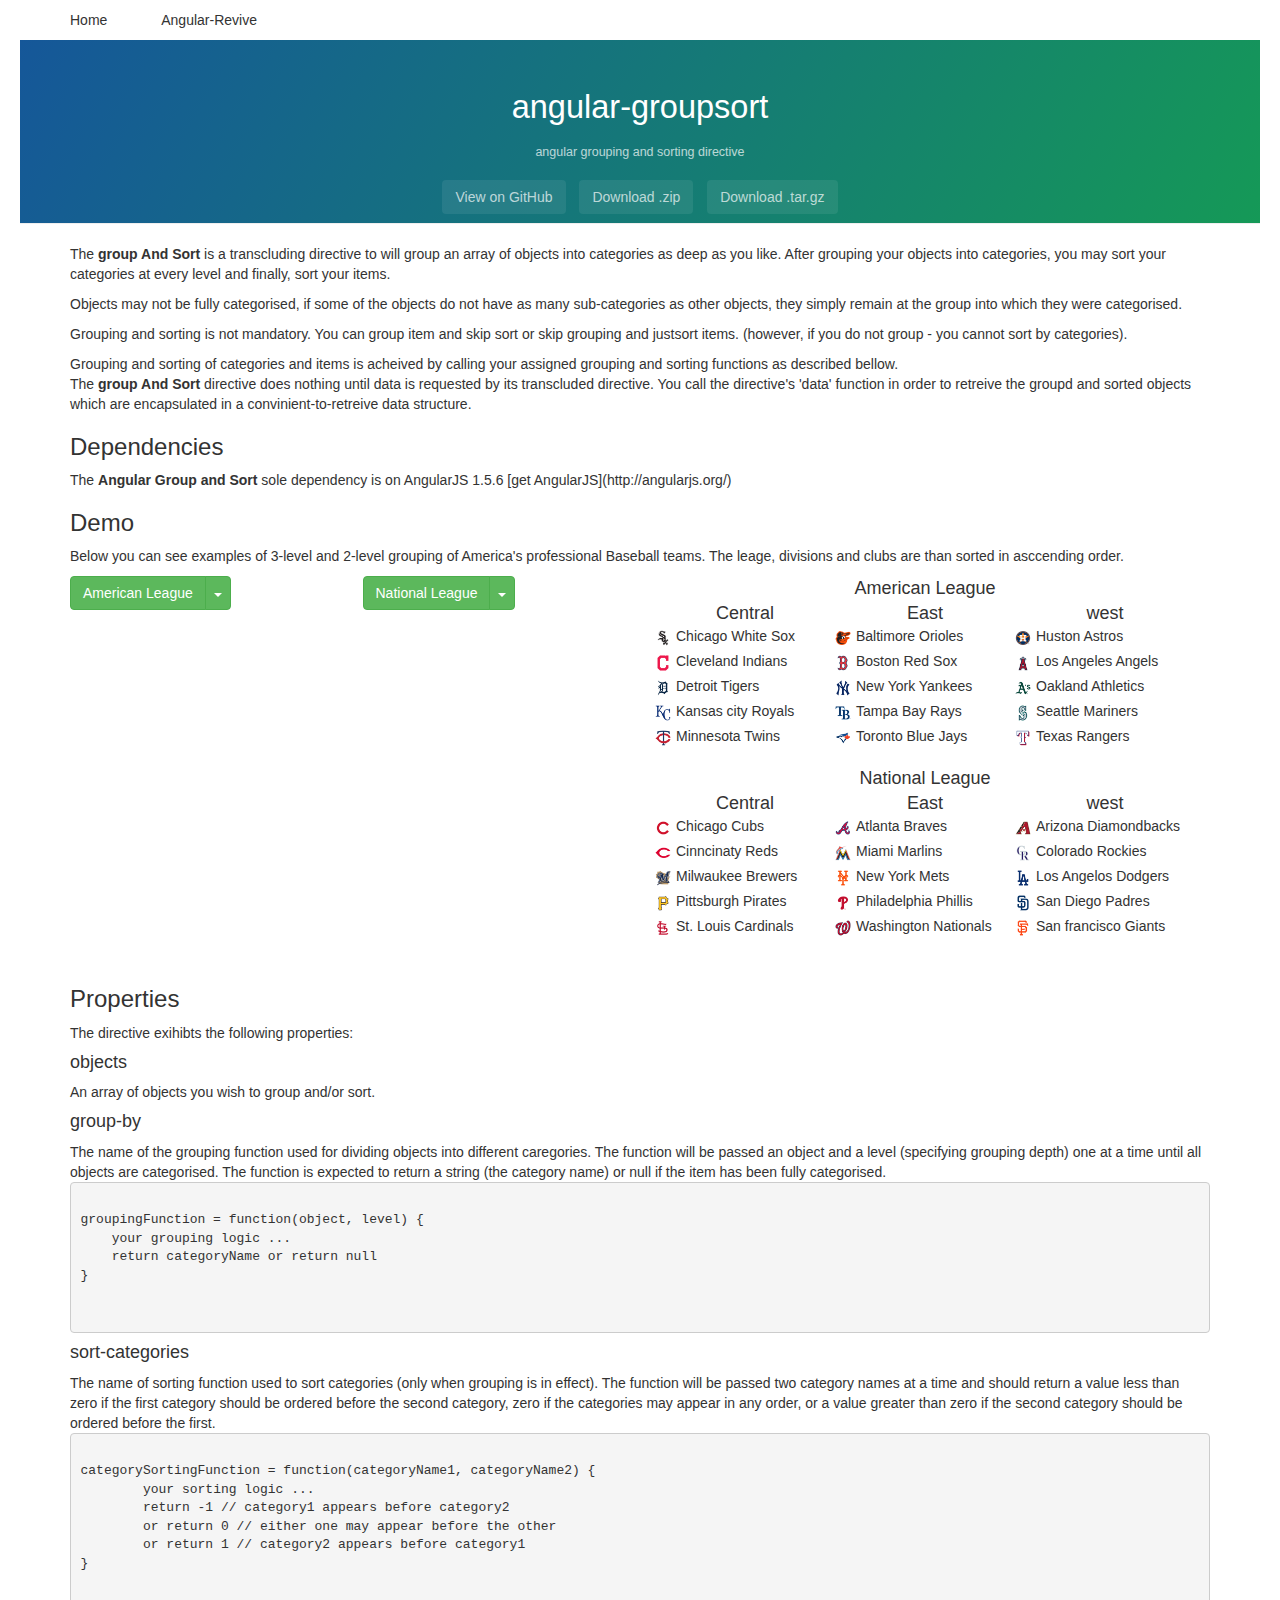
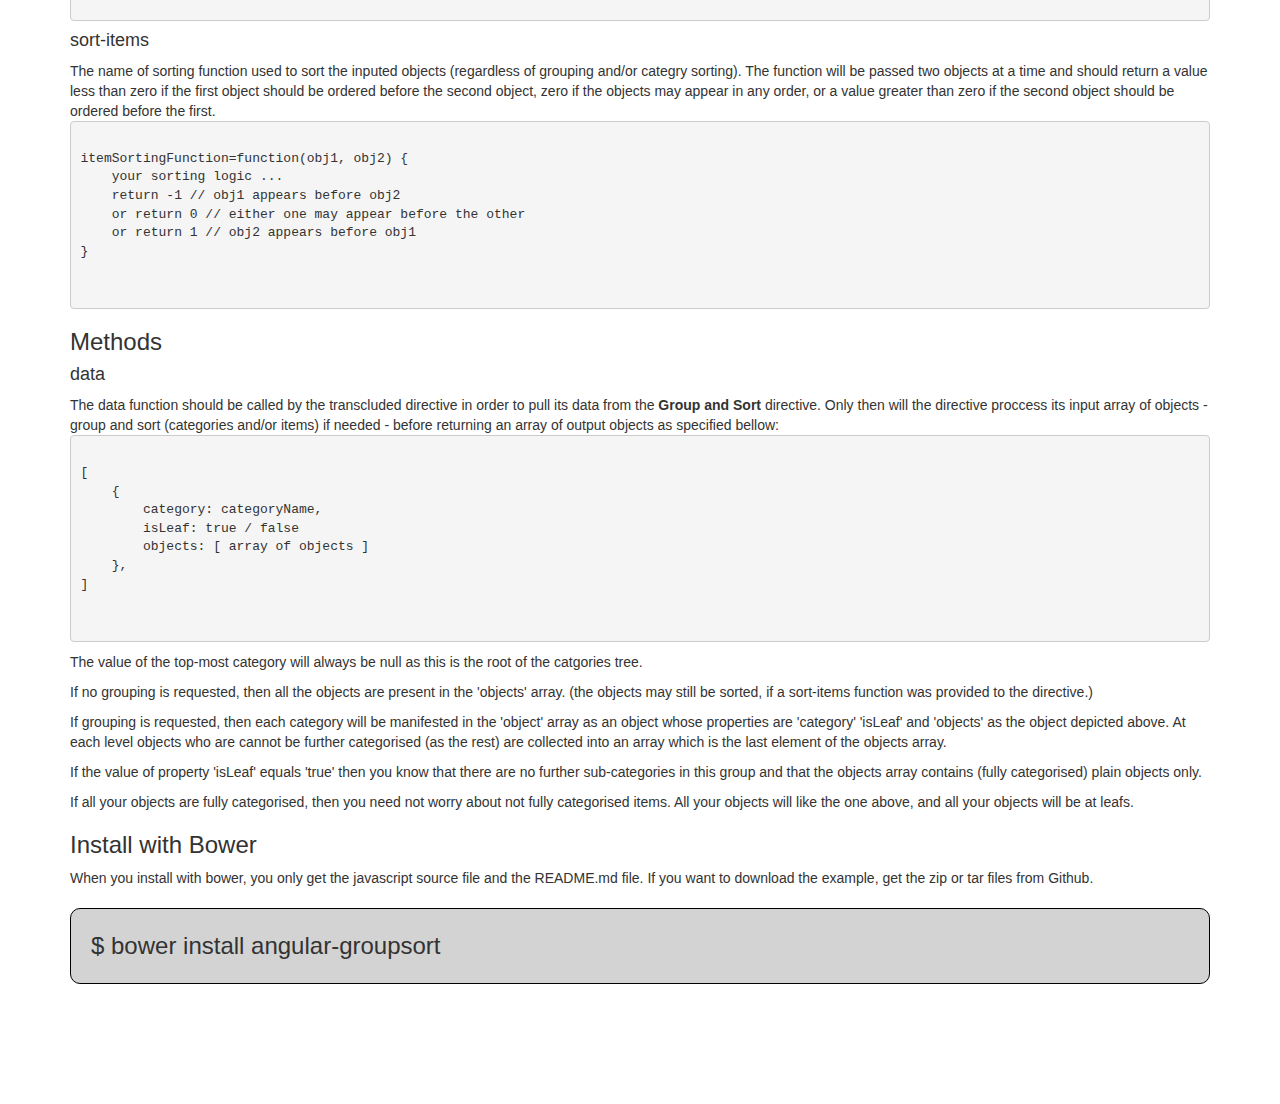
==== commit ebb2571f: "fix" ====
--- a/index.html
+++ b/index.html
@@ -35,7 +35,7 @@
     </section>
     <div class="container">
         <div class="row">
-            <div class="col-xs-12">
+            <div class="col-xs-12" style="margin-bottom:10px;">
                 <p>
                     The <b>group And Sort</b> is a transcluding directive to will group an array of objects into categories as deep as you like.
                     After grouping your objects into categories, you may sort your categories at every level and finally, sort your items.
@@ -60,7 +60,7 @@
                 asccending order.
             </div>
         </div>
-        <div ng-controller="exampleCtrl" class="row">
+        <div ng-controller="exampleCtrl" class="row pushdown">
             <div class="col-xs-3">
                 <div>
                     <div group-sort objects="americanLeagueTeams" group-by="groupByConference" sort-categories="sortCategories" sort-items="sortItems">
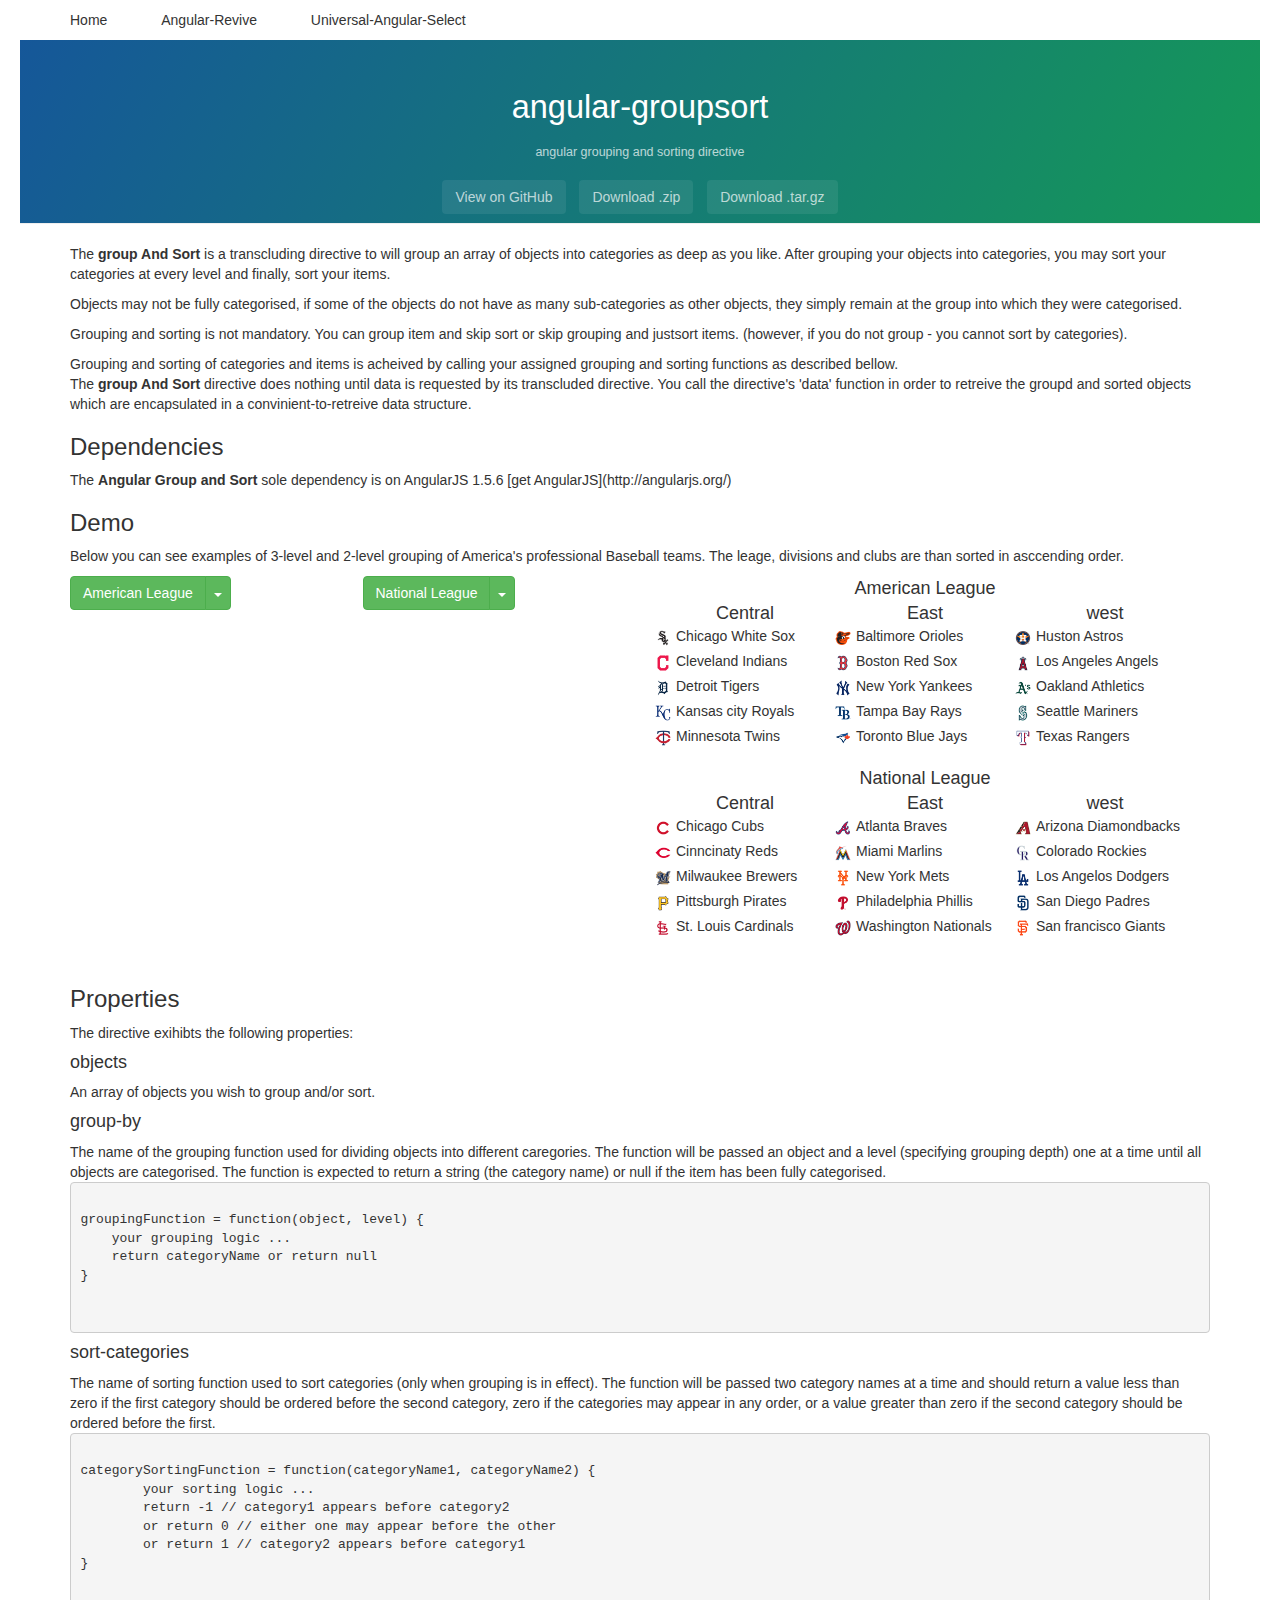
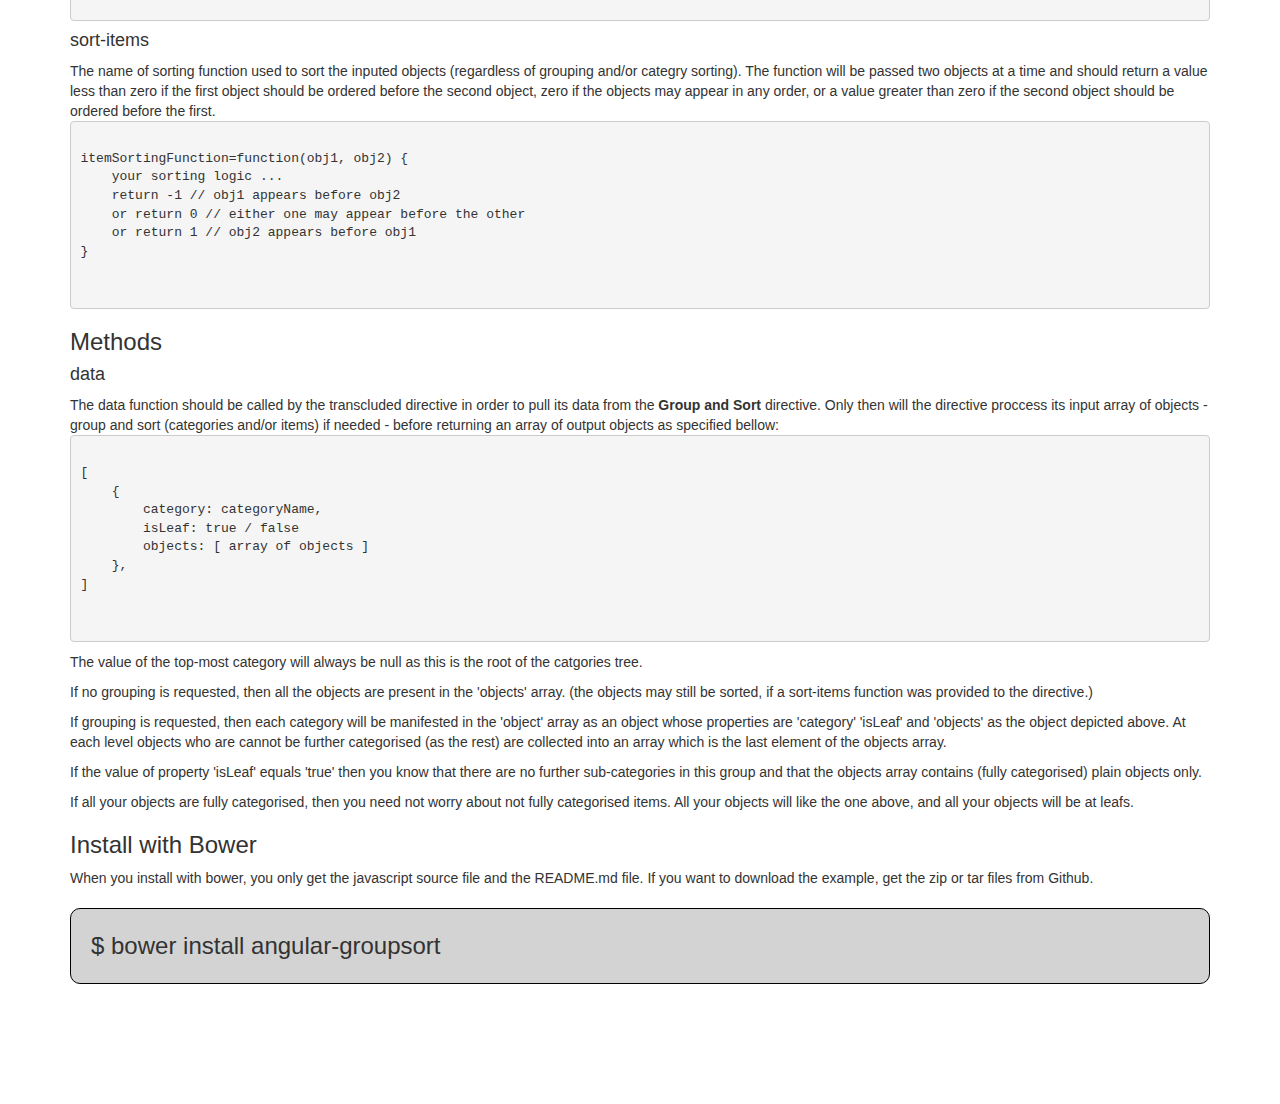
==== commit a5985fa3: "adding link to universal angular select" ====
--- a/index.html
+++ b/index.html
@@ -25,6 +25,7 @@
 <body ng-app="groupExample" style="margin-top:10px;">
     <a style="margin-left:50px;" href="https://yuvaloren6.github.io/projects">Home</a>
     <a style="margin-left:50px;" href="https://yuvaloren6.github.io/angular-revive">Angular-Revive</a>
+    <a style="margin-left:50px;" href="https://yuvaloren6.github.io/universal-angular-select">Universal-Angular-Select</a>
     <section class="page-header" style="margin-top:10px">
         <h1 class="project-name">angular-groupsort</h1>
         <h2 class="project-tagline">angular grouping and sorting directive</h2>
